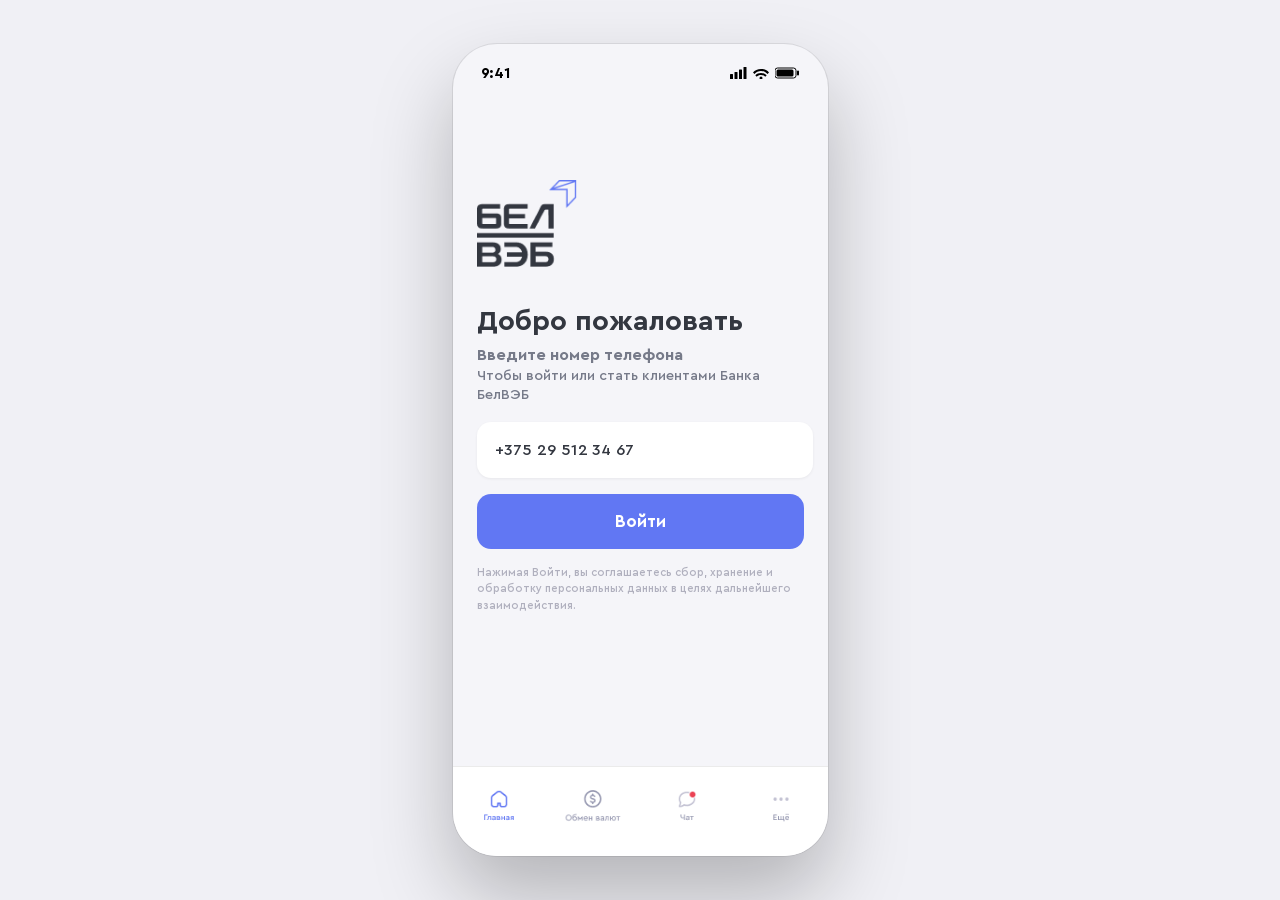
==== legacy/index.html @ 4952f222 "Initial deploy: adaptive layout for all phone sizes" ====
<!DOCTYPE html>
<html lang="ru">
<head>
  <meta charset="UTF-8">
  <meta name="viewport" content="width=device-width, initial-scale=1.0, maximum-scale=1.0, user-scalable=no">
  <title>БелВЭБ — Авторизация</title>
  <style>
    @font-face {
      font-family: 'Cera Pro';
      src: url('/fonts/Cera Pro Light.ttf') format('truetype');
      font-weight: 300;
    }
    @font-face {
      font-family: 'Cera Pro';
      src: url('/fonts/Cera Pro Medium.ttf') format('truetype');
      font-weight: 400;
    }
    @font-face {
      font-family: 'Cera Pro';
      src: url('/fonts/Cera Pro Medium.ttf') format('truetype');
      font-weight: 500;
    }
    @font-face {
      font-family: 'Cera Pro';
      src: url('/fonts/Cera Pro Bold.ttf') format('truetype');
      font-weight: 700;
    }
    @font-face {
      font-family: 'Cera Pro';
      src: url('/fonts/Cera Pro Black.ttf') format('truetype');
      font-weight: 900;
    }
    * {
      margin: 0;
      padding: 0;
      box-sizing: border-box;
      -webkit-tap-highlight-color: transparent;
      font-family: 'Cera Pro', sans-serif;
    }

    body {
      font-family: 'Cera Pro', sans-serif;
      background: #f0f0f5;
      display: flex;
      justify-content: center;
      align-items: center;
      min-height: 100svh;
    }

    .phone-frame {
      width: 375px;
      height: 812px;
      background: #F5F5F9;
      border-radius: 44px;
      overflow: hidden;
      position: relative;
      box-shadow: 0 40px 80px rgba(0,0,0,0.25), 0 0 0 1px rgba(0,0,0,0.08);
    }

    @media (max-width: 430px) {
      body { padding: 0; }
      .phone-frame {
        width: 100%;
        height: 100svh;
        border-radius: 0;
        box-shadow: none;
      }
    }

    @media (min-width: 431px) and (max-width: 900px) {
      .phone-frame {
        width: 375px;
        height: min(812px, 95svh);
      }
    }

    /* Status bar */
    .status-bar {
      display: flex;
      justify-content: space-between;
      align-items: center;
      padding: 14px 28px 0;
      height: 44px;
    }

    .status-time {
      font-size: 15px;
      font-weight: 700;
      color: #000;
      letter-spacing: -0.3px;
    }

    .status-icons {
      display: flex;
      align-items: center;
      gap: 6px;
    }

    .status-icons svg { fill: #000; }

    /* ─── SCREEN BASE ─── */
    .screen {
      height: calc(100% - 44px);
      display: flex;
      flex-direction: column;
    }

    .screen.hidden { display: none; }
    .custom-dropdown.hidden { display: none; }

    /* ─── AUTH SCREEN ─── */
    .content {
      flex: 1;
      padding: 0 24px;
      display: flex;
      flex-direction: column;
      justify-content: center;
      padding-bottom: 60px;
    }

    .logo { margin-bottom: 32px; }
    .logo img { width: 100px; height: auto; }

    h1 {
      font-size: 28px;
      font-weight: 700;
      color: #333740;
      margin-bottom: 6px;
    }

    .subtitle {
      font-size: 16px;
      font-weight: 600;
      color: #767A89;
      margin-bottom: 2px;
    }

    .description {
      font-size: 14px;
      font-weight: 400;
      color: #767A89;
      margin-bottom: 16px;
      line-height: 1.4;
    }

    .input-wrapper {
      width: 336px;
      height: 56px;
      background: #fff;
      border-radius: 14px;
      padding: 0 18px;
      margin-bottom: 16px;
      box-shadow: 0 1px 3px rgba(0,0,0,0.06);
      display: flex;
      align-items: center;
    }

    .input-wrapper input {
      width: 100%;
      border: none;
      outline: none;
      font-family: 'Cera Pro', sans-serif;
      font-size: 16px;
      font-weight: 400;
      color: #333740;
      background: transparent;
      letter-spacing: 0.3px;
    }

    .input-wrapper input::placeholder { color: #aeaeb2; }

    .btn-primary {
      width: 100%;
      padding: 17px;
      background: #6177F3;
      color: #fff;
      border: none;
      border-radius: 14px;
      font-family: 'Cera Pro', sans-serif;
      font-size: 17px;
      font-weight: 700;
      cursor: pointer;
      transition: background 0.15s, transform 0.1s;
      margin-bottom: 16px;
    }

    .btn-primary:active {
      background: #4f65e0;
      transform: scale(0.98);
    }

    .disclaimer {
      font-size: 11px;
      font-weight: 400;
      color: #b0b0be;
      line-height: 1.5;
    }

    /* ─── BOTTOM NAV ─── */
    .bottom-nav {
      height: 90px;
      background: #fff;
      border-top: 1px solid rgba(0,0,0,0.08);
      display: flex;
      align-items: center;
      padding-bottom: 8px;
    }

    .nav-item {
      flex: 1;
      display: flex;
      flex-direction: column;
      align-items: center;
      cursor: pointer;
      padding: 4px 0;
      transition: opacity 0.15s;
    }

    .nav-item:active { opacity: 0.6; }

    .nav-icon {
      width: 60px;
      height: 52px;
      display: flex;
      align-items: center;
      justify-content: center;
    }

    .nav-icon img {
      width: 60px;
      height: auto;
      object-fit: contain;
    }

    /* ─── SMS CODE SCREEN ─── */
    .sms-content {
      flex: 1;
      display: flex;
      flex-direction: column;
      padding: 16px 20px 0;
    }

    .back-btn {
      display: flex;
      align-items: center;
      background: none;
      border: none;
      cursor: pointer;
      padding: 4px 0;
      width: 36px;
      height: 36px;
      margin-bottom: 48px;
    }

    .sms-heading {
      display: flex;
      flex-direction: column;
      align-items: center;
      margin-bottom: 32px;
    }

    .sms-title {
      font-size: 28px;
      font-weight: 700;
      color: #333740;
      text-align: center;
      margin-bottom: 10px;
    }

    .sms-desc {
      font-size: 14px;
      font-weight: 400;
      color: #767A89;
      text-align: center;
      line-height: 1.5;
      max-width: 280px;
    }

    /* 6-cell OTP — left aligned */
    .sms-cells {
      display: flex;
      gap: 8px;
      justify-content: flex-start;
    }

    .sms-cell {
      width: 46px;
      height: 56px;
      background: #fff;
      border-radius: 14px;
      border: 1.5px solid #E2E4EC;
      display: flex;
      align-items: center;
      justify-content: center;
      font-family: 'Cera Pro', sans-serif;
      font-size: 22px;
      font-weight: 700;
      color: #333740;
      transition: border-color 0.15s;
    }

    .sms-cell.active {
      border-color: #6177F3;
      border-width: 2px;
    }

    /* ─── ДОГОВОР SCREEN ─── */
    .dogovor-content {
      flex: 1;
      display: flex;
      flex-direction: column;
      padding: 16px 24px 0;
    }

    .dogovor-body {
      flex: 1;
      display: flex;
      flex-direction: column;
      justify-content: center;
      padding-bottom: 32px;
    }

    .dogovor-title {
      width: 327px;
      font-size: 24px;
      font-weight: 700;
      color: #333740;
      line-height: 1.25;
      margin-bottom: 20px;
    }

    .dogovor-link {
      display: flex;
      align-items: flex-start;
      gap: 10px;
      cursor: pointer;
    }

    .dogovor-link img {
      width: 22px;
      height: 22px;
      margin-top: 1px;
      flex-shrink: 0;
    }

    .dogovor-link-text {
      width: 294px;
      font-size: 10px;
      font-weight: 700;
      color: #6177F3;
      line-height: 1.4;
      text-transform: uppercase;
      letter-spacing: 0.2px;
    }

    .dogovor-footer {
      padding: 0 0 32px;
      display: flex;
      flex-direction: column;
      gap: 12px;
    }

    .btn-secondary {
      width: 100%;
      padding: 17px;
      background: transparent;
      color: #767A89;
      border: 1.5px solid #C3C2D3;
      border-radius: 14px;
      font-family: 'Cera Pro', sans-serif;
      font-size: 17px;
      font-weight: 700;
      cursor: pointer;
      transition: background 0.15s, transform 0.1s;
    }

    .btn-secondary:active {
      background: #f0f0f5;
      transform: scale(0.98);
    }

    /* ─── REGISTRATION SCREEN ─── */
    .reg-navbar {
      display: flex;
      align-items: center;
      justify-content: center;
      position: relative;
      padding: 16px 24px 0;
      height: 56px;
    }

    .reg-navbar .back-btn {
      position: absolute;
      left: 24px;
      top: 50%;
      transform: translateY(-50%);
      margin-bottom: 0;
    }

    .reg-navbar-title {
      font-size: 17px;
      font-weight: 700;
      color: #333740;
    }

    .reg-content {
      flex: 1;
      display: flex;
      flex-direction: column;
      padding: 24px 24px 0;
      gap: 20px;
    }

    .reg-hint {
      background: #ECEDF8;
      border-radius: 14px;
      padding: 14px 16px;
      font-size: 14px;
      font-weight: 400;
      color: #333740;
      line-height: 1.4;
    }

    .reg-field {
      display: flex;
      flex-direction: column;
      gap: 8px;
    }

    .reg-label {
      font-size: 16px;
      font-weight: 500;
      color: #333740;
    }

    .reg-input {
      width: 100%;
      height: 56px;
      background: #fff;
      border-radius: 14px;
      border: none;
      outline: none;
      padding: 0 16px;
      font-family: 'Cera Pro', sans-serif;
      font-size: 16px;
      font-weight: 400;
      color: #333740;
      box-shadow: 0 1px 3px rgba(0,0,0,0.06);
    }

    .reg-footer {
      padding: 0 24px 32px;
    }

    .btn-primary-muted {
      width: 100%;
      padding: 17px;
      background: #9FADF8;
      color: #fff;
      border: none;
      border-radius: 14px;
      font-family: 'Cera Pro', sans-serif;
      font-size: 17px;
      font-weight: 700;
      cursor: pointer;
      transition: background 0.15s, transform 0.1s;
    }

    .btn-primary-muted.active-btn {
      background: #6177F3;
    }

    .btn-primary-muted.active-btn:active {
      background: #4f65e0;
      transform: scale(0.98);
    }

    /* ─── PIN SCREEN ─── */
    .pin-screen-content {
      flex: 1;
      display: flex;
      flex-direction: column;
      padding: 16px 24px 0;
    }

    .pin-heading {
      display: flex;
      flex-direction: column;
      align-items: center;
      text-align: center;
      margin-top: 8px;
      margin-bottom: 20px;
    }

    .pin-title {
      font-size: 28px;
      font-weight: 700;
      color: #333740;
      margin-bottom: 10px;
    }

    .pin-desc {
      font-size: 14px;
      font-weight: 400;
      color: #767A89;
      line-height: 1.5;
      max-width: 260px;
    }

    .pin-dots {
      display: flex;
      gap: 16px;
      justify-content: center;
      margin-bottom: 0;
    }

    .pin-dot {
      width: 12px;
      height: 12px;
      border-radius: 50%;
      background: #D8D9E3;
      transition: background 0.15s;
    }

    .pin-dot.filled {
      background: #333740;
    }

    .pin-numpad {
      display: flex;
      flex-direction: column;
      margin-top: 28px;
      padding-bottom: 16px;
    }

    .pin-row {
      display: flex;
    }

    .pin-key {
      flex: 1;
      height: 76px;
      display: flex;
      align-items: center;
      justify-content: center;
      cursor: pointer;
      user-select: none;
      transition: opacity 0.1s;
    }

    .pin-key:active { opacity: 0.5; }

    .pin-key img {
      width: 52px;
      height: 52px;
      object-fit: contain;
    }

    .pin-key-empty {
      flex: 1;
      height: 76px;
      pointer-events: none;
    }

    .pin-key-backspace {
      flex: 1;
      height: 76px;
      display: flex;
      align-items: center;
      justify-content: center;
      cursor: pointer;
      user-select: none;
      transition: opacity 0.1s;
    }

    .pin-key-backspace:active { opacity: 0.5; }

    .pin-key-backspace img {
      width: 52px;
      height: 52px;
      object-fit: contain;
    }

    /* ─── BIOMETRIC SCREEN ─── */
    .bio-content {
      flex: 1;
      display: flex;
      flex-direction: column;
      padding: 16px 24px 0;
    }

    .bio-illustration {
      display: flex;
      justify-content: center;
      align-items: center;
      margin-bottom: 32px;
      position: relative;
    }

    .bio-fingerprint {
      width: 160px;
      height: 160px;
      object-fit: contain;
      position: relative;
      z-index: 1;
    }

    .bio-faceid {
      position: absolute;
      top: calc(50% - 80px);
      left: calc(50% + 20px);
      z-index: 2;
    }

    .bio-body {
      padding-bottom: 8px;
    }

    .bio-title {
      font-size: 24px;
      font-weight: 700;
      color: #333740;
      margin-bottom: 14px;
      line-height: 1.2;
      white-space: nowrap;
    }

    .bio-label {
      font-size: 14px;
      font-weight: 700;
      color: #333740;
      margin-bottom: 8px;
    }

    .bio-list {
      list-style: none;
      display: flex;
      flex-direction: column;
      gap: 6px;
    }

    .bio-list li {
      font-size: 14px;
      font-weight: 400;
      color: #767A89;
      padding-left: 12px;
      position: relative;
      line-height: 1.4;
    }

    .bio-list li::before {
      content: '•';
      position: absolute;
      left: 0;
      color: #767A89;
    }

    .bio-footer {
      padding: 20px 0 32px;
      display: flex;
      flex-direction: column;
      gap: 16px;
      margin-top: auto;
    }

    .btn-skip {
      background: none;
      border: none;
      font-family: 'Cera Pro', sans-serif;
      font-size: 16px;
      font-weight: 400;
      color: #767A89;
      cursor: pointer;
      text-align: center;
      padding: 4px 0;
    }

    .btn-skip:active { opacity: 0.6; }

    /* ─── CATEGORIES SCREEN ─── */
    .cat-content {
      flex: 1;
      display: flex;
      flex-direction: column;
      padding: 16px 24px 0;
      overflow-y: auto;
    }

    .cat-content .back-btn {
      margin-bottom: 16px;
    }

    .cat-title {
      font-size: 28px;
      font-weight: 700;
      color: #333740;
      line-height: 1.2;
      margin-bottom: 8px;
    }

    .cat-subtitle {
      font-size: 14px;
      font-weight: 400;
      color: #767A89;
      line-height: 1.4;
      margin-bottom: 20px;
    }

    .cat-chips {
      display: flex;
      flex-wrap: wrap;
      gap: 8px;
    }

    .chip {
      display: inline-flex;
      align-items: center;
      gap: 5px;
      padding: 10px 14px;
      border-radius: 50px;
      background: #fff;
      border: 1.5px solid #E2E4EC;
      font-size: 14px;
      font-weight: 500;
      color: #333740;
      cursor: pointer;
      user-select: none;
      transition: background 0.15s, color 0.15s, border-color 0.15s;
      white-space: nowrap;
    }

    .chip.chip-active {
      background: #6177F3;
      border-color: #6177F3;
      color: #fff;
    }

    .cat-footer {
      padding: 20px 0 32px;
    }

    /* ─── PRODUCT SCREEN ─── */
    .product-content {
      flex: 1;
      display: flex;
      flex-direction: column;
      overflow: hidden;
    }

    .product-header {
      padding: 14px 24px 10px;
      text-align: center;
    }

    .product-title {
      font-size: 17px;
      font-weight: 700;
      color: #333740;
    }

    .product-tabs {
      display: flex;
      gap: 2px;
      padding: 0 16px 12px;
      overflow-x: auto;
      scrollbar-width: none;
    }

    .product-tabs::-webkit-scrollbar { display: none; }

    .prod-tab {
      flex-shrink: 0;
      padding: 7px 16px;
      border-radius: 50px;
      font-size: 14px;
      font-weight: 500;
      color: #767A89;
      cursor: pointer;
      white-space: nowrap;
    }

    .prod-tab.active {
      background: #333740;
      color: #fff;
    }

    .product-list {
      flex: 1;
      overflow-y: auto;
      padding: 0 16px 8px;
      display: flex;
      flex-direction: column;
      gap: 10px;
      scrollbar-width: none;
    }

    .product-list::-webkit-scrollbar { display: none; }

    .prod-card {
      background: #fff;
      border-radius: 16px;
      padding: 16px 155px 16px 16px;
      position: relative;
      overflow: hidden;
      min-height: 148px;
      display: flex;
      flex-direction: column;
    }

    .prod-card-badge {
      position: absolute;
      top: 0;
      right: 0;
      background: #2BB67D;
      color: #fff;
      font-size: 11px;
      font-weight: 700;
      padding: 5px 14px 5px 12px;
      border-radius: 50px 0 0 50px;
      z-index: 2;
    }

    .prod-card-title {
      font-size: 17px;
      font-weight: 700;
      color: #333740;
      line-height: 1.2;
      margin-bottom: 4px;
    }

    .prod-card-subtitle {
      font-size: 13px;
      font-weight: 400;
      color: #767A89;
      line-height: 1.4;
      flex: 1;
    }

    .prod-card-tag {
      display: inline-flex;
      background: #E9ECFF;
      color: #333740;
      font-size: 11px;
      font-weight: 600;
      padding: 5px 12px;
      white-space: nowrap;
      border-radius: 50px;
      align-self: flex-start;
      margin-top: 10px;
      position: relative;
      z-index: 2;
    }

    .prod-card-img {
      position: absolute;
      right: 0;
      bottom: 0;
      width: 145px;
      height: 148px;
      object-fit: contain;
      object-position: right bottom;
    }

    .prod-row {
      display: flex;
      gap: 10px;
    }

    .prod-card-half {
      flex: 1;
      background: #fff;
      border-radius: 16px;
      padding: 14px 12px 12px;
      position: relative;
      overflow: hidden;
      display: flex;
      flex-direction: column;
      min-height: 180px;
    }

    .prod-card-half .prod-card-title {
      max-width: 100%;
      font-size: 15px;
    }

    .prod-card-half .prod-card-subtitle {
      max-width: 100%;
      font-size: 12px;
    }

    .prod-card-half-img {
      position: absolute;
      right: 0;
      bottom: -16px;
      width: 134px;
      height: 134px;
      object-fit: contain;
      object-position: right bottom;
    }

    .prod-card-half .prod-card-tag {
      margin-top: auto;
      align-self: flex-start;
    }

    .product-footer {
      padding: 8px 16px 24px;
    }

    .btn-later {
      width: 100%;
      padding: 17px;
      background: transparent;
      color: #767A89;
      border: 1.5px solid #C3C2D3;
      border-radius: 14px;
      font-size: 17px;
      font-weight: 400;
      cursor: pointer;
    }

    .btn-later:active { opacity: 0.7; }

    /* ─── ACCOUNT OPEN SCREEN ─── */
    .acc-cur {
      flex: 1;
      padding: 14px 0;
      border-radius: 14px;
      border: none;
      background: #fff;
      color: #333740;
      font-size: 16px;
      font-weight: 600;
      font-family: inherit;
      cursor: pointer;
      transition: background 0.15s, color 0.15s;
    }
    .acc-cur.active {
      background: #5B6CF9;
      color: #fff;
    }
    .acc-toggle {
      position: relative;
      display: inline-block;
      width: 48px;
      height: 28px;
      flex-shrink: 0;
    }
    .acc-toggle input { display: none; }
    .acc-slider {
      position: absolute;
      inset: 0;
      background: #D8D9E3;
      border-radius: 14px;
      transition: background 0.2s;
    }
    .acc-slider:before {
      content: '';
      position: absolute;
      width: 22px;
      height: 22px;
      background: #fff;
      border-radius: 50%;
      top: 3px;
      left: 3px;
      transition: transform 0.2s;
    }
    .acc-toggle.on .acc-slider { background: #5B6CF9; }
    .acc-toggle.on .acc-slider:before { transform: translateX(20px); }

    /* ─── CARD DETAIL SCREEN ─── */
    #screenCardSiyay {
      background: #F5F5F9;
    }

    .card-detail-content {
      flex: 1;
      display: flex;
      flex-direction: column;
      overflow: hidden;
      background: #F5F5F9;
    }

    .card-detail-header {
      padding: 12px 20px 0;
    }

    .card-detail-scroll {
      flex: 1;
      overflow-y: auto;
      scrollbar-width: none;
      padding: 0 20px 16px;
      background: #F5F5F9;
    }

    .card-detail-scroll::-webkit-scrollbar { display: none; }

    .card-detail-title {
      font-size: 26px;
      font-weight: 700;
      color: #333740;
      line-height: 1.2;
      margin-bottom: 6px;
      margin-top: 14px;
      text-align: center;
    }

    .card-detail-subtitle {
      font-size: 14px;
      font-weight: 400;
      color: #767A89;
      line-height: 1.45;
      margin-bottom: 16px;
      text-align: center;
    }

    .card-detail-img-wrap {
      display: flex;
      justify-content: center;
      margin-bottom: 12px;
    }

    .card-detail-img-wrap img {
      width: 290px;
      height: 182px;
      object-fit: contain;
      display: block;
      filter: drop-shadow(0 8px 20px rgba(0,0,0,0.18));
    }

    .card-detail-price-badge {
      display: inline-flex;
      align-items: center;
      gap: 5px;
      background: linear-gradient(90deg, #A836FF 0%, #23EEFF 100%);
      color: #fff;
      font-size: 13px;
      font-weight: 700;
      padding: 7px 14px 7px 16px;
      border-radius: 50px;
      margin-bottom: 16px;
      cursor: pointer;
    }

    .card-detail-price-badge svg {
      width: 13px;
      height: 13px;
    }

    .card-detail-type-tabs {
      display: flex;
      background: #E8E8EE;
      border-radius: 12px;
      padding: 3px;
      margin-bottom: 12px;
      gap: 0;
    }

    .card-type-tab {
      flex: 1;
      padding: 8px 0;
      border-radius: 10px;
      border: none;
      font-size: 14px;
      font-weight: 600;
      color: #767A89;
      text-align: center;
      cursor: pointer;
      background: transparent;
      font-family: 'Cera Pro', sans-serif;
      position: relative;
      transition: background 0.2s, color 0.2s, box-shadow 0.2s;
    }

    .card-type-tab.active {
      background: #fff;
      color: #333740;
      box-shadow: 0 1px 4px rgba(0,0,0,0.12);
    }

    .card-type-tab .tab-new {
      position: absolute;
      top: -8px;
      right: 8px;
      background: #6177F3;
      color: #fff;
      font-size: 9px;
      font-weight: 700;
      padding: 2px 7px;
      border-radius: 50px;
      letter-spacing: 0.4px;
      text-transform: uppercase;
    }

    .card-feature-list {
      display: flex;
      flex-direction: column;
      gap: 8px;
    }

    .card-feature-item {
      cursor: pointer;
      background: #fff;
      border-radius: 16px;
      overflow: hidden;
    }

    .card-feature-item-header {
      display: flex;
      align-items: center;
      gap: 12px;
      padding: 14px 16px;
    }

    .card-feature-icon {
      width: 32px;
      height: 32px;
      flex-shrink: 0;
    }

    .card-feature-icon img {
      width: 32px;
      height: 32px;
      object-fit: contain;
    }

    .card-feature-text {
      flex: 1;
      min-width: 0;
    }

    .card-feature-title {
      font-size: 15px;
      font-weight: 700;
      color: #333740;
      margin-bottom: 2px;
      line-height: 1.2;
    }

    .card-feature-desc {
      font-size: 13px;
      font-weight: 400;
      color: #767A89;
      line-height: 1.3;
    }

    .card-feature-chevron {
      flex-shrink: 0;
      transition: transform 0.25s;
    }

    .card-feature-item.open .card-feature-chevron {
      transform: rotate(90deg);
    }

    .card-feature-body {
      max-height: 0;
      overflow: hidden;
      transition: max-height 0.3s ease, padding 0.3s ease;
      font-size: 13px;
      font-weight: 400;
      color: #767A89;
      line-height: 1.5;
      padding: 0 16px 0 60px;
    }

    .card-feature-item.open .card-feature-body {
      max-height: 200px;
      padding: 0 16px 14px 60px;
    }

    .card-detail-footer {
      padding: 8px 20px 32px;
      background: #F5F5F9;
    }

    /* ─── BOTTOM SHEET ─── */
    .bottom-sheet-overlay {
      position: absolute;
      inset: 0;
      background: rgba(0,0,0,0.4);
      z-index: 100;
      opacity: 0;
      pointer-events: none;
      transition: opacity 0.3s;
    }

    .bottom-sheet-overlay.show {
      opacity: 1;
      pointer-events: all;
    }

    .bottom-sheet {
      position: absolute;
      bottom: 0;
      left: 0;
      right: 0;
      background: #fff;
      border-radius: 24px 24px 0 0;
      padding: 12px 20px 36px;
      transform: translateY(100%);
      transition: transform 0.35s cubic-bezier(0.32, 0.72, 0, 1);
      z-index: 101;
    }

    .bottom-sheet-overlay.show .bottom-sheet {
      transform: translateY(0);
    }

    .bottom-sheet-handle {
      width: 36px;
      height: 4px;
      background: #E2E4EC;
      border-radius: 2px;
      margin: 0 auto 20px;
    }

    .bottom-sheet-title {
      font-size: 18px;
      font-weight: 700;
      color: #333740;
      margin-bottom: 6px;
    }

    .bottom-sheet-subtitle {
      font-size: 13px;
      color: #767A89;
      margin-bottom: 20px;
      line-height: 1.4;
    }

    .bs-criteria-list {
      display: flex;
      flex-direction: column;
      gap: 12px;
      margin-bottom: 20px;
    }

    .bs-criteria-item {
      display: flex;
      align-items: flex-start;
      gap: 10px;
    }

    .bs-criteria-check {
      width: 20px;
      height: 20px;
      background: #ECEDF8;
      border-radius: 50%;
      flex-shrink: 0;
      display: flex;
      align-items: center;
      justify-content: center;
      margin-top: 1px;
    }

    .bs-criteria-check svg {
      width: 11px;
      height: 11px;
    }

    .bs-criteria-text {
      font-size: 14px;
      color: #333740;
      line-height: 1.4;
    }

    .bs-criteria-text span {
      color: #767A89;
      font-size: 13px;
    }

    .bs-divider {
      height: 1px;
      background: #F0F1F8;
      margin-bottom: 16px;
    }

    .bs-note {
      font-size: 12px;
      color: #767A89;
      line-height: 1.45;
    }

    /* ─── CUSTOM KEYBOARD ─── */
    .keyboard {
      background: #D1D5DB;
      padding: 8px 4px 4px;
    }

    .keyboard-row {
      display: flex;
      gap: 6px;
      margin-bottom: 6px;
    }

    .key {
      flex: 1;
      height: 56px;
      background: #fff;
      border-radius: 10px;
      display: flex;
      flex-direction: column;
      align-items: center;
      justify-content: center;
      cursor: pointer;
      user-select: none;
      box-shadow: 0 1px 0 rgba(0,0,0,0.25);
      transition: background 0.08s;
      gap: 1px;
    }

    .key:active { background: #A8B0BB; }

    .key-empty {
      background: #D1D5DB;
      box-shadow: none;
      cursor: default;
      pointer-events: none;
    }

    .key-empty:active { background: #D1D5DB; }

    .key-num {
      font-size: 26px;
      font-weight: 300;
      color: #333740;
      line-height: 1;
    }

    .key-letters {
      font-size: 9px;
      font-weight: 700;
      color: #333740;
      letter-spacing: 0.5px;
      line-height: 1;
    }

    .key-backspace {
      background: #AEB4BE;
      box-shadow: 0 1px 0 rgba(0,0,0,0.25);
    }

    .key-backspace:active { background: #8e939e; }

    /* Home indicator */
    .home-indicator {
      height: 30px;
      background: #D1D5DB;
      display: flex;
      align-items: center;
      justify-content: center;
    }

    .home-indicator-bar {
      width: 120px;
      height: 5px;
      background: #333740;
      border-radius: 3px;
      opacity: 0.25;
    }

    /* Custom select trigger */
    .custom-select {
      background: #fff;
      border-radius: 14px;
      padding: 14px 18px;
      display: flex;
      align-items: center;
      justify-content: space-between;
      cursor: pointer;
      font-size: 16px;
      color: #333740;
    }

    /* Bottom sheet */
    .select-sheet {
      display: none;
      position: fixed;
      top: 0;
      left: 0;
      right: 0;
      bottom: 0;
      background: #fff;
      z-index: 201;
      flex-direction: column;
    }
    .select-sheet.open { display: flex; }
    .sheet-handle {
      width: 36px; height: 4px;
      background: #D0D0D8;
      border-radius: 2px;
      margin: 12px auto 4px;
      flex-shrink: 0;
    }
    .sheet-title {
      font-size: 16px;
      font-weight: 700;
      color: #333740;
      padding: 8px 20px 12px;
      flex-shrink: 0;
    }
    .sheet-list {
      overflow-y: auto;
      padding-bottom: 24px;
    }
    .sheet-option {
      padding: 15px 20px;
      font-size: 16px;
      color: #333740;
      cursor: pointer;
      border-bottom: 1px solid #F0F0F5;
    }
    .sheet-option:last-child { border-bottom: none; }
    .sheet-option:active { background: #F5F5F9; }

    /* Card Form checkboxes */
    .card-checkbox.checked { background: #5B6CF9 !important; border-color: #5B6CF9 !important; }
    .card-checkbox.checked svg { opacity: 1 !important; }

    /* Account Open toggles */
    .acc-toggle {
      position: relative;
      display: inline-block;
      width: 51px;
      height: 31px;
      flex-shrink: 0;
    }
    .acc-toggle input { display: none; }
    .acc-slider {
      position: absolute;
      inset: 0;
      background: #E0E0E6;
      border-radius: 999px;
      transition: background 0.2s;
    }
    .acc-slider::before {
      content: '';
      position: absolute;
      width: 27px;
      height: 27px;
      background: #fff;
      border-radius: 50%;
      top: 2px;
      left: 2px;
      transition: transform 0.2s;
      box-shadow: 0 1px 4px rgba(0,0,0,0.18);
    }
    .acc-toggle input:checked + .acc-slider { background: #5B6CF9; }
    .acc-toggle input:checked + .acc-slider::before { transform: translateX(20px); }


  /* ── Login screen (existing client) ── */
  .v2-auth {
    flex: 1; display: flex; flex-direction: column;
    padding: 16px 24px 40px; position: relative; overflow: hidden;
  }
  .v2-auth-back {
    background: none; border: none; cursor: pointer;
    padding: 4px 0; display: flex; align-items: center; width: 36px;
  }
  .v2-auth-body {
    flex: 1; display: flex; flex-direction: column;
    align-items: center; justify-content: center; padding-bottom: 60px;
  }
  .v2-auth-title { font-size: 28px; font-weight: 700; color: #333740; margin: 0 0 8px; }
  .v2-auth-subtitle { font-size: 14px; color: #767A89; text-align: center; line-height: 1.45; margin: 0 0 36px; }
  .v2-auth-fields { width: 100%; display: flex; flex-direction: column; gap: 16px; }
  .v2-auth-field { display: flex; flex-direction: column; gap: 6px; }
  .v2-auth-label { font-size: 13px; color: #767A89; }
  .v2-auth-input {
    width: 100%; height: 52px; background: #fff; border-radius: 14px;
    box-shadow: 0 1px 3px rgba(0,0,0,0.06); display: flex; align-items: center; padding: 0 18px;
  }
  .v2-auth-input--error { box-shadow: 0 0 0 1.5px #e03131; }
  .v2-auth-input input {
    width: 100%; border: none; outline: none; background: transparent;
    font-family: 'Cera Pro', sans-serif; font-size: 16px; color: #333740;
  }
  .v2-auth-submit { margin-top: 32px; width: 100%; height: 52px; border-radius: 14px; border: none; background: #6177F3; color: #fff; font-family: 'Cera Pro', sans-serif; font-size: 17px; font-weight: 700; cursor: pointer; }
  .v2-auth-restore { margin-top: 18px; background: none; border: none; font-size: 15px; font-weight: 600; color: #6177F3; cursor: pointer; font-family: 'Cera Pro', sans-serif; }
  .v2-modal-overlay {
    position: absolute; inset: 0; background: rgba(30,33,50,0.55);
    display: flex; align-items: center; justify-content: center; padding: 0 16px; z-index: 10;
  }
  .v2-modal {
    background: #fff; border-radius: 20px; padding: 24px 20px 20px;
    width: calc(100% - 32px); display: flex; flex-direction: column; gap: 12px;
  }
  .v2-modal-title { font-size: 17px; font-weight: 700; color: #333740; margin: 0; }
  .v2-modal-text { font-size: 14px; color: #333740; line-height: 1.5; margin: 0; }
  .v2-modal-btn { margin-top: 4px; width: 100%; height: 52px; border-radius: 14px; border: none; background: #6177F3; color: #fff; font-family: 'Cera Pro', sans-serif; font-size: 17px; font-weight: 700; cursor: pointer; }
  </style>
</head>
<body>
<div class="phone-frame">

  <!-- Status Bar -->
  <div class="status-bar">
    <div class="status-time">9:41</div>
    <div class="status-icons">
      <svg width="17" height="12" viewBox="0 0 17 12">
        <rect x="0" y="7" width="3" height="5" rx="0.5"/>
        <rect x="4.5" y="5" width="3" height="7" rx="0.5"/>
        <rect x="9" y="2.5" width="3" height="9.5" rx="0.5"/>
        <rect x="13.5" y="0" width="3" height="12" rx="0.5"/>
      </svg>
      <svg width="16" height="12" viewBox="0 0 16 12">
        <path d="M8 9.5a1.5 1.5 0 1 1 0 3 1.5 1.5 0 0 1 0-3z"/>
        <path d="M8 6C5.8 6 3.8 6.9 2.3 8.3l1.4 1.4C4.8 8.6 6.3 8 8 8s3.2.6 4.3 1.7l1.4-1.4C12.2 6.9 10.2 6 8 6z"/>
        <path d="M8 2C4.7 2 1.7 3.3 0 5.5l1.5 1.5C3 5.3 5.4 4 8 4s5 1.3 6.5 3l1.5-1.5C14.3 3.3 11.3 2 8 2z"/>
      </svg>
      <svg width="25" height="12" viewBox="0 0 25 12">
        <rect x="0" y="1" width="21" height="10" rx="2.5" stroke="#000" stroke-width="1" fill="none"/>
        <rect x="22" y="3.5" width="2" height="5" rx="1" fill="#000"/>
        <rect x="1.5" y="2.5" width="17" height="7" rx="1.5" fill="#000"/>
      </svg>
    </div>
  </div>

  <!-- ── Screen 1: Auth ── -->
  <div class="screen" id="screenAuth">
    <div class="content">
      <div class="logo">
        <img src="img/Лого белвэб.png" alt="БелВЭБ">
      </div>
      <h1>Добро пожаловать</h1>
      <p class="subtitle">Введите номер телефона</p>
      <p class="description">Чтобы войти или стать клиентами Банка БелВЭБ</p>
      <div class="input-wrapper">
        <input type="tel" id="phoneInput" placeholder="+375 XX XXX XX XX" value="+375 29 512 34 67">
      </div>
      <button class="btn-primary" onclick="goToSms()">Войти</button>
      <p class="disclaimer">Нажимая Войти, вы соглашаетесь сбор, хранение и обработку персональных данных в целях дальнейшего взаимодействия.</p>
    </div>
    <div class="bottom-nav">
      <div class="nav-item"><div class="nav-icon"><img src="img/главная.png" alt="Главная"></div></div>
      <div class="nav-item"><div class="nav-icon"><img src="img/обмен валют.png" alt="Обмен валют"></div></div>
      <div class="nav-item"><div class="nav-icon"><img src="img/чат.png" alt="Чат"></div></div>
      <div class="nav-item"><div class="nav-icon"><img src="img/еще.png" alt="Ещё"></div></div>
    </div>
  </div>

  <!-- ── Screen 2: Договор ── -->
  <div class="screen hidden" id="screenDogovor">
    <div class="dogovor-content">

      <button class="back-btn" onclick="navigate('screenSms', 'screenDogovor')">
        <svg width="11" height="20" viewBox="0 0 11 20" fill="none">
          <path d="M10 1L1.5 10L10 19" stroke="#333740" stroke-width="1.8" stroke-linecap="round" stroke-linejoin="round"/>
        </svg>
      </button>

      <div class="dogovor-body">
        <div class="dogovor-title">Мы предоставляем услуги согласно Договору</div>
        <div class="dogovor-link">
          <img src="img/document_outline_24.png" alt="">
          <span class="dogovor-link-text">Договор о банковском обслуживании физических лиц в системах дистанционного банковского обслуживания</span>
        </div>
      </div>

      <div class="dogovor-footer">
        <button class="btn-primary" style="margin-bottom:0" onclick="navigate('screenReg', 'screenDogovor')">Продолжить</button>
        <button class="btn-secondary" onclick="navigate('screenLogin', 'screenDogovor')">Я уже ваш клиент</button>
      </div>

    </div>
  </div>

  <!-- ── Screen: Login (existing client) ── -->
  <div class="screen hidden" id="screenLogin" style="background:#F5F5F9;">
    <div class="v2-auth">

      <button class="v2-auth-back" onclick="navigate('screenDogovor','screenLogin')">
        <svg width="20" height="16" viewBox="0 0 20 16" fill="none">
          <path d="M8 1L1 8L8 15" stroke="#333740" stroke-width="1.8" stroke-linecap="round" stroke-linejoin="round"/>
          <line x1="1" y1="8" x2="19" y2="8" stroke="#333740" stroke-width="1.8" stroke-linecap="round"/>
        </svg>
      </button>

      <div class="v2-auth-body">
        <h2 class="v2-auth-title">Вход</h2>
        <p class="v2-auth-subtitle">Введите логин и пароль<br>для авторизации в UP Online</p>

        <div class="v2-auth-fields">
          <div class="v2-auth-field">
            <span class="v2-auth-label">Логин</span>
            <div class="v2-auth-input" id="loginInputWrap">
              <input id="loginInput" type="text" autocomplete="username">
            </div>
          </div>
          <div class="v2-auth-field">
            <span class="v2-auth-label">Пароль</span>
            <div class="v2-auth-input" id="loginPassWrap">
              <input id="loginPass" type="password" autocomplete="current-password">
            </div>
          </div>
        </div>

        <button class="v2-auth-submit" onclick="submitLogin()">Войти</button>
        <button class="v2-auth-restore">Восстановить пароль</button>
      </div>

      <div class="v2-modal-overlay" id="loginModal" style="display:none;">
        <div class="v2-modal">
          <p class="v2-modal-title">Внимание</p>
          <p class="v2-modal-text">Ваш логин +375295123467.<br>На ваш номер телефона +37529***3467 был отправлен пароль.</p>
          <button class="v2-modal-btn" onclick="closeLoginModal()">Спасибо</button>
        </div>
      </div>

    </div>
  </div>

  <!-- ── Screen 4: Registration ── -->
  <div class="screen hidden" id="screenReg">

    <div class="reg-navbar">
      <button class="back-btn" onclick="navigate('screenDogovor', 'screenReg')">
        <svg width="11" height="20" viewBox="0 0 11 20" fill="none">
          <path d="M10 1L1.5 10L10 19" stroke="#333740" stroke-width="1.8" stroke-linecap="round" stroke-linejoin="round"/>
        </svg>
      </button>
      <span class="reg-navbar-title">Регистрация</span>
    </div>

    <div class="reg-content">
      <div class="reg-hint">Для регистрации введите имя и фамилию</div>

      <div class="reg-field">
        <label class="reg-label">Имя</label>
        <input class="reg-input" id="regName" type="text" oninput="updateRegBtn()">
      </div>

      <div class="reg-field">
        <label class="reg-label">Фамилия</label>
        <input class="reg-input" id="regSurname" type="text" oninput="updateRegBtn()">
      </div>
    </div>

    <div style="flex:1"></div>

    <div class="reg-footer">
      <button class="btn-primary-muted" id="regBtn" onclick="if(this.classList.contains('active-btn')){pinNextScreen='screenBio';pinMode='create';pinBackFn=()=>navigate('screenReg','screenPin');document.getElementById('pinTitle').textContent='Придумайте ПИН-ключ';document.getElementById('pinDesc').textContent='Пин-ключ будет использоваться для входа в приложение и подтверждения операции';navigate('screenPin','screenReg')}">Продолжить</button>
    </div>

  </div>

  <!-- ── Screen 5: PIN ── -->
  <div class="screen hidden" id="screenPin">
    <div class="pin-screen-content">

      <button class="back-btn" onclick="pinBack()">
        <svg width="11" height="20" viewBox="0 0 11 20" fill="none">
          <path d="M10 1L1.5 10L10 19" stroke="#333740" stroke-width="1.8" stroke-linecap="round" stroke-linejoin="round"/>
        </svg>
      </button>

      <div class="pin-heading">
        <div class="pin-title" id="pinTitle">Придумайте ПИН-ключ</div>
        <p class="pin-desc" id="pinDesc">Пин-ключ будет использоваться для входа в приложение и подтверждения операции</p>
      </div>

      <div class="pin-dots" id="pinDots">
        <div class="pin-dot" id="pd0"></div>
        <div class="pin-dot" id="pd1"></div>
        <div class="pin-dot" id="pd2"></div>
        <div class="pin-dot" id="pd3"></div>
        <div class="pin-dot" id="pd4"></div>
        <div class="pin-dot" id="pd5"></div>
      </div>

      <div class="pin-numpad">
        <div class="pin-row">
          <div class="pin-key" onclick="pinPress('1')"><img src="img/Цифры/1.png" alt="1"></div>
          <div class="pin-key" onclick="pinPress('2')"><img src="img/Цифры/2.png" alt="2"></div>
          <div class="pin-key" onclick="pinPress('3')"><img src="img/Цифры/3.png" alt="3"></div>
        </div>
        <div class="pin-row">
          <div class="pin-key" onclick="pinPress('4')"><img src="img/Цифры/4.png" alt="4"></div>
          <div class="pin-key" onclick="pinPress('5')"><img src="img/Цифры/5.png" alt="5"></div>
          <div class="pin-key" onclick="pinPress('6')"><img src="img/Цифры/6.png" alt="6"></div>
        </div>
        <div class="pin-row">
          <div class="pin-key" onclick="pinPress('7')"><img src="img/Цифры/7.png" alt="7"></div>
          <div class="pin-key" onclick="pinPress('8')"><img src="img/Цифры/8.png" alt="8"></div>
          <div class="pin-key" onclick="pinPress('9')"><img src="img/Цифры/9.png" alt="9"></div>
        </div>
        <div class="pin-row">
          <div class="pin-key-empty"></div>
          <div class="pin-key" onclick="pinPress('0')"><img src="img/Цифры/0.png" alt="0"></div>
          <div class="pin-key-backspace" onclick="pinBackspace()"><img src="img/Цифры/del.png" alt="del"></div>
        </div>
      </div>

    </div>
  </div>

  <!-- ── Screen 6: Biometric ── -->
  <div class="screen hidden" id="screenBio">
    <div class="bio-content">

      <button class="back-btn" onclick="navigate('screenPin', 'screenBio')">
        <svg width="11" height="20" viewBox="0 0 11 20" fill="none">
          <path d="M10 1L1.5 10L10 19" stroke="#333740" stroke-width="1.8" stroke-linecap="round" stroke-linejoin="round"/>
        </svg>
      </button>

      <div style="flex:1;display:flex;flex-direction:column;justify-content:center;">
        <div class="bio-illustration">
          <img class="bio-fingerprint" src="img/Android Fingerprint.png" alt="Fingerprint">
          <div class="bio-faceid">
            <img src="img/Face ID.png" alt="Face ID" width="56" height="56">
          </div>
        </div>

        <div class="bio-body">
          <div class="bio-title">Подключите биометрию</div>
          <p class="bio-label">Плюсы подключения:</p>
          <ul class="bio-list">
            <li>Быстрый и удобный вход в приложение</li>
            <li>Дополнительная защита</li>
            <li>Защита от мошенников</li>
            <li>Подтверждение операций</li>
          </ul>
        </div>
      </div>

      <div class="bio-footer">
        <button class="btn-primary" style="margin-bottom:0" onclick="navigate('screenCategories', 'screenBio')">Подключить</button>
        <button class="btn-skip" onclick="navigate('screenCategories', 'screenBio')">Пропустить</button>
      </div>

    </div>
  </div>

  <!-- ── Screen 7: Categories ── -->
  <div class="screen hidden" id="screenCategories">
    <div class="cat-content">

      <button class="back-btn" onclick="navigate('screenBio', 'screenCategories')">
        <svg width="11" height="20" viewBox="0 0 11 20" fill="none">
          <path d="M10 1L1.5 10L10 19" stroke="#333740" stroke-width="1.8" stroke-linecap="round" stroke-linejoin="round"/>
        </svg>
      </button>

      <div class="cat-title">Для чего вам нужен UP Online?</div>
      <p class="cat-subtitle">Выберете все подходящие категории, что бы мы могли подготовить приложение для Вас!</p>

      <div class="cat-chips">
        <div class="chip chip-active" onclick="toggleChip(this)">🦅 Переводы</div>
        <div class="chip chip-active" onclick="toggleChip(this)">💵 Обмен валют</div>
        <div class="chip chip-active" onclick="toggleChip(this)">📋 Платежи</div>
        <div class="chip chip-active" onclick="toggleChip(this)">🛒 Покупки</div>
        <div class="chip" onclick="toggleChip(this)">🎾 Категория 6</div>
        <div class="chip" onclick="toggleChip(this)">🏦 Кредиты</div>
        <div class="chip" onclick="toggleChip(this)">📊 Депозиты</div>
        <div class="chip" onclick="toggleChip(this)">🧋 Категория 7</div>
        <div class="chip" onclick="toggleChip(this)">🍾 Категория 8</div>
        <div class="chip" onclick="toggleChip(this)">🍿 Категория 9</div>
        <div class="chip" onclick="toggleChip(this)">🥇 Категория 10</div>
      </div>

    </div>

    <div class="cat-footer" style="padding: 20px 24px 32px;">
      <button class="btn-primary" style="margin-bottom:0" onclick="navigate('screenProduct', 'screenCategories')">Продолжить</button>
    </div>
  </div>

  <!-- ── Screen 8: Product Selection ── -->
  <div class="screen hidden" id="screenProduct">
    <div class="product-content">

      <div class="product-header" style="position:relative;">
        <button class="back-btn" onclick="navigate('screenCategories', 'screenProduct')" style="position:absolute;left:0;top:50%;transform:translateY(-50%);">
          <svg width="11" height="20" viewBox="0 0 11 20" fill="none">
            <path d="M10 1L1.5 10L10 19" stroke="#333740" stroke-width="1.8" stroke-linecap="round" stroke-linejoin="round"/>
          </svg>
        </button>
        <div class="product-title">Выберите продукт</div>
      </div>

      <div class="product-tabs">
        <div class="prod-tab active">Для вас</div>
        <div class="prod-tab">Карты</div>
        <div class="prod-tab">Кредиты</div>
        <div class="prod-tab">Пакеты услуг</div>
      </div>

      <div class="product-list">

        <!-- Карта Мечтай -->
        <div class="prod-card" onclick="navigate('screenCardSiyay', 'screenProduct')" style="cursor:pointer">
          <div class="prod-card-title">Карта Мечтай</div>
          <div class="prod-card-subtitle">Манибек до 2% на любимые магазины и категории</div>
          <div class="prod-card-tag">Бесплатный выпуск</div>
          <div style="position:absolute;right:0;top:0;bottom:0;width:145px;">
            <img class="prod-card-img" src="img/карта сияй.png?v=2" alt="" style="position:absolute;top:60%;bottom:auto;transform:translateY(-50%);right:0;width:145px;height:115px;">
          </div>
          <div class="prod-card-badge">Выбор клиентов</div>
        </div>

        <!-- Потребительский кредит -->
        <div class="prod-card">
          <div class="prod-card-title">Потребительский кредит</div>
          <div class="prod-card-subtitle">На любые цели<br>Быстрое рассмотрение</div>
          <div class="prod-card-tag">Фиксированная ставка 15%</div>
          <img class="prod-card-img" src="img/коины.png" alt="">
        </div>

        <!-- Счёт + Депозит -->
        <div class="prod-row">
          <div class="prod-card-half" onclick="navigate('screenAccountOpen','screenProduct')" style="cursor:pointer">
            <div class="prod-card-title">Открыть счет</div>
            <div class="prod-card-subtitle">BYN, USD, EUR</div>
            <img class="prod-card-half-img" src="img/кошелек.png" alt="">
            <div class="prod-card-tag">Бесплатно 5 счетов</div>
          </div>
          <div class="prod-card-half">
            <div class="prod-card-title">Открыть депозит</div>
            <div class="prod-card-subtitle">BYN, USD, EUR</div>
            <img class="prod-card-half-img" src="img/депозиты.png" alt="">
            <div class="prod-card-tag">Информация</div>
          </div>
        </div>

        <!-- Дебетовые карты -->
        <div class="prod-card">
          <div class="prod-card-title">Дебетовые карты</div>
          <div class="prod-card-subtitle">Манибек до 2% на любимые магазины и категории</div>
          <div class="prod-card-tag">Бесплатный выпуск</div>
          <img class="prod-card-img" src="img/дебет карты.png" alt="">
        </div>

      </div>

      <div class="product-footer">
        <button class="btn-later" onclick="navigate('screenLater', 'screenProduct')">Оформить позже</button>
      </div>

    </div>
  </div>

  <!-- ── Screen: Оформить позже ── -->
  <div class="screen hidden" id="screenLater">
    <div style="position:relative;width:100%;height:100%;">
      <img src="img/main/603754.png" alt="" style="width:100%;height:100%;object-fit:cover;display:block;">
      <button class="back-btn" onclick="navigate('screenProduct', 'screenLater')" style="position:absolute;left:16px;top:16px;">
        <svg width="11" height="20" viewBox="0 0 11 20" fill="none">
          <path d="M10 1L1.5 10L10 19" stroke="#333740" stroke-width="1.8" stroke-linecap="round" stroke-linejoin="round"/>
        </svg>
      </button>
    </div>
  </div>

  <!-- ── Screen 9: Card Siyay Detail ── -->
  <div class="screen hidden" id="screenCardSiyay">
    <div class="card-detail-content">

      <div class="card-detail-header">
        <button class="back-btn" onclick="navigate('screenProduct', 'screenCardSiyay')" style="margin-bottom:0">
          <svg width="11" height="20" viewBox="0 0 11 20" fill="none">
            <path d="M10 1L1.5 10L10 19" stroke="#333740" stroke-width="1.8" stroke-linecap="round" stroke-linejoin="round"/>
          </svg>
        </button>
      </div>

      <div class="card-detail-scroll">

        <div class="card-detail-title">Повышенный манибек<br>с картой Мечтай</div>
        <div class="card-detail-subtitle">Выбирайте любимые магазины и получайте повышенный Money-back</div>

        <div class="card-detail-img-wrap">
          <img src="img/карта сияй фулл.png?v=2" alt="Карта Мечтай">
        </div>

        <div style="display:flex;justify-content:center;">
          <div class="card-detail-price-badge" onclick="openPriceSheet()">
            Бесплатно или 20 BYN/мес.
            <svg viewBox="0 0 14 14" fill="none">
              <path d="M4.5 3.5l5 3.5-5 3.5" stroke="#fff" stroke-width="1.8" stroke-linecap="round" stroke-linejoin="round"/>
            </svg>
          </div>
        </div>

        <div class="card-detail-type-tabs">
          <button class="card-type-tab active" onclick="switchCardTab(this)">Пластиковая карта</button>
          <button class="card-type-tab" onclick="switchCardTab(this)">Платёжный стикер<span class="tab-new">NEW</span></button>
        </div>

        <div class="card-feature-list">
          <div class="card-feature-item" onclick="toggleFeature(this)">
            <div class="card-feature-item-header">
              <div class="card-feature-icon"><img src="img/звезда.png" alt=""></div>
              <div class="card-feature-text">
                <div class="card-feature-title">Бесконтактная карта-наклейка</div>
                <div class="card-feature-desc">Вид бесконтактных карт</div>
              </div>
              <svg class="card-feature-chevron" width="7" height="12" viewBox="0 0 7 12" fill="none">
                <path d="M1 1l5 5-5 5" stroke="#C3C2D3" stroke-width="1.5" stroke-linecap="round" stroke-linejoin="round"/>
              </svg>
            </div>
            <div class="card-feature-body">Карта-наклейка крепится на смартфон и работает как бесконтактная банковская карта для оплаты покупок.</div>
          </div>
          <div class="card-feature-item" onclick="toggleFeature(this)">
            <div class="card-feature-item-header">
              <div class="card-feature-icon"><img src="img/звезда.png" alt=""></div>
              <div class="card-feature-text">
                <div class="card-feature-title">Бесплатный выпуск</div>
                <div class="card-feature-desc">оформить карту совершенно бесплатно</div>
              </div>
              <svg class="card-feature-chevron" width="7" height="12" viewBox="0 0 7 12" fill="none">
                <path d="M1 1l5 5-5 5" stroke="#C3C2D3" stroke-width="1.5" stroke-linecap="round" stroke-linejoin="round"/>
              </svg>
            </div>
            <div class="card-feature-body">Выпуск карты абсолютно бесплатный. Никаких скрытых платежей при оформлении.</div>
          </div>
          <div class="card-feature-item" onclick="toggleFeature(this)">
            <div class="card-feature-item-header">
              <div class="card-feature-icon"><img src="img/звезда.png" alt=""></div>
              <div class="card-feature-text">
                <div class="card-feature-title">Онлайн оформление</div>
                <div class="card-feature-desc">+ доставка на дом</div>
              </div>
              <svg class="card-feature-chevron" width="7" height="12" viewBox="0 0 7 12" fill="none">
                <path d="M1 1l5 5-5 5" stroke="#C3C2D3" stroke-width="1.5" stroke-linecap="round" stroke-linejoin="round"/>
              </svg>
            </div>
            <div class="card-feature-body">Оформите карту прямо в приложении. Курьер доставит её к вам домой в удобное время.</div>
          </div>
        </div>

      </div>

      <div class="card-detail-footer">
        <button class="btn-primary" style="margin-bottom:0" onclick="navigate('screenMSI','screenCardSiyay')">Продолжить</button>
      </div>

    </div>

    <!-- Bottom sheet: критерии бесплатности -->
    <div class="bottom-sheet-overlay" id="priceSheet" onclick="closePriceSheet(event)">
      <div class="bottom-sheet" onclick="event.stopPropagation()">
        <div class="bottom-sheet-handle"></div>
        <div class="bottom-sheet-title">Бесплатное обслуживание</div>
        <div class="bottom-sheet-subtitle">Карта бесплатна при выполнении одного из условий:</div>
        <div class="bs-criteria-list">
          <div class="bs-criteria-item">
            <div class="bs-criteria-check">
              <svg viewBox="0 0 11 11" fill="none"><path d="M2 5.5l2.5 2.5 4.5-4.5" stroke="#6177F3" stroke-width="1.6" stroke-linecap="round" stroke-linejoin="round"/></svg>
            </div>
            <div class="bs-criteria-text">Оборот по карте от 300 BYN/мес.<br><span>Любые покупки и платежи</span></div>
          </div>
          <div class="bs-criteria-item">
            <div class="bs-criteria-check">
              <svg viewBox="0 0 11 11" fill="none"><path d="M2 5.5l2.5 2.5 4.5-4.5" stroke="#6177F3" stroke-width="1.6" stroke-linecap="round" stroke-linejoin="round"/></svg>
            </div>
            <div class="bs-criteria-text">Остаток на счетах от 1 000 BYN<br><span>На конец каждого месяца</span></div>
          </div>
          <div class="bs-criteria-item">
            <div class="bs-criteria-check">
              <svg viewBox="0 0 11 11" fill="none"><path d="M2 5.5l2.5 2.5 4.5-4.5" stroke="#6177F3" stroke-width="1.6" stroke-linecap="round" stroke-linejoin="round"/></svg>
            </div>
            <div class="bs-criteria-text">Зарплатный проект БелВЭБ<br><span>Получение зарплаты на карту банка</span></div>
          </div>
        </div>
        <div class="bs-divider"></div>
        <div class="bs-note">Если условия не выполнены — стоимость обслуживания составит 20 BYN/мес.</div>
      </div>
    </div>

  </div>

  <!-- ── Screen: МСИ ── -->
  <div class="screen hidden" id="screenMSI" style="background:#F5F5F9;">

    <!-- Header -->
    <div style="display:flex;align-items:center;justify-content:center;padding:16px 24px;position:relative;flex-shrink:0;">
      <button onclick="navigate('screenCardSiyay','screenMSI')" style="background:none;border:none;cursor:pointer;position:absolute;left:24px;padding:0;">
        <svg width="11" height="20" viewBox="0 0 11 20" fill="none">
          <path d="M10 1L1.5 10L10 19" stroke="#333740" stroke-width="1.8" stroke-linecap="round" stroke-linejoin="round"/>
        </svg>
      </button>
      <div style="font-size:18px;font-weight:700;color:#333740;">МСИ</div>
    </div>

    <!-- Content -->
    <div style="flex:1;display:flex;flex-direction:column;padding:16px 24px 24px;gap:20px;">

      <!-- Icon -->
      <div style="display:flex;justify-content:center;padding:32px 0 24px;">
        <div style="width:88px;height:88px;background:linear-gradient(135deg,#6177F3,#8B5CF6);border-radius:28px;display:flex;align-items:center;justify-content:center;">
          <svg width="44" height="44" viewBox="0 0 44 44" fill="none">
            <rect x="8" y="14" width="28" height="20" rx="3" stroke="#fff" stroke-width="2.2"/>
            <path d="M8 20h28" stroke="#fff" stroke-width="2.2"/>
            <rect x="12" y="25" width="8" height="3" rx="1" fill="#fff"/>
          </svg>
        </div>
      </div>

      <!-- Title -->
      <div style="text-align:center;">
        <div style="font-size:22px;font-weight:700;color:#333740;margin-bottom:10px;">Межбанковская система<br>идентификации</div>
        <div style="font-size:15px;color:#767A89;line-height:1.6;">Для оформления карты мы используем МСИ — государственную систему проверки личности. Ваши данные будут получены из защищённой базы данных.</div>
      </div>

      <!-- Info blocks -->
      <div style="display:flex;flex-direction:column;gap:12px;margin-top:8px;">
        <div style="background:#fff;border-radius:16px;padding:18px 20px;display:flex;align-items:flex-start;gap:14px;">
          <div style="width:36px;height:36px;background:#EEF0FE;border-radius:10px;display:flex;align-items:center;justify-content:center;flex-shrink:0;">
            <svg width="18" height="18" viewBox="0 0 18 18" fill="none">
              <circle cx="9" cy="6" r="3" stroke="#5B6CF9" stroke-width="1.8"/>
              <path d="M3 16c0-3.314 2.686-6 6-6s6 2.686 6 6" stroke="#5B6CF9" stroke-width="1.8" stroke-linecap="round"/>
            </svg>
          </div>
          <div>
            <div style="font-size:15px;font-weight:600;color:#333740;margin-bottom:3px;">Ваши данные в безопасности</div>
            <div style="font-size:13px;color:#767A89;line-height:1.5;">Персональные данные передаются по защищённому каналу и не хранятся в приложении</div>
          </div>
        </div>
        <div style="background:#fff;border-radius:16px;padding:18px 20px;display:flex;align-items:flex-start;gap:14px;">
          <div style="width:36px;height:36px;background:#EEF0FE;border-radius:10px;display:flex;align-items:center;justify-content:center;flex-shrink:0;">
            <svg width="18" height="18" viewBox="0 0 18 18" fill="none">
              <path d="M4 9l3.5 3.5L14 6" stroke="#5B6CF9" stroke-width="1.8" stroke-linecap="round" stroke-linejoin="round"/>
              <circle cx="9" cy="9" r="7.5" stroke="#5B6CF9" stroke-width="1.5"/>
            </svg>
          </div>
          <div>
            <div style="font-size:15px;font-weight:600;color:#333740;margin-bottom:3px;">Быстрая проверка</div>
            <div style="font-size:13px;color:#767A89;line-height:1.5;">Идентификация занимает несколько секунд — вводить данные вручную не потребуется</div>
          </div>
        </div>
      </div>

    </div>

    <!-- Button -->
    <div style="padding:16px 24px 32px;flex-shrink:0;">
      <button class="btn-primary" style="margin-bottom:0;" onclick="navigate('screenCardForm','screenMSI')">Продолжить</button>
    </div>

  </div>

  <!-- ── Screen: Card Form ── -->
  <div class="screen hidden" id="screenCardForm" style="background:#F5F5F9;">

    <!-- Header -->
    <div style="display:flex;align-items:center;justify-content:center;padding:16px 24px;position:relative;flex-shrink:0;">
      <button onclick="navigate('screenMSI','screenCardForm')" style="background:none;border:none;cursor:pointer;position:absolute;left:24px;padding:0;">
        <svg width="11" height="20" viewBox="0 0 11 20" fill="none">
          <path d="M10 1L1.5 10L10 19" stroke="#333740" stroke-width="1.8" stroke-linecap="round" stroke-linejoin="round"/>
        </svg>
      </button>
      <div style="font-size:18px;font-weight:700;color:#333740;">Оформление карты</div>
    </div>

    <!-- Scrollable content -->
    <div style="flex:1;overflow-y:auto;padding:8px 16px 24px;display:flex;flex-direction:column;gap:20px;">

      <!-- Имя -->
      <div>
        <div style="font-size:14px;color:#8E8E93;margin-bottom:8px;">Имя (латиницей) из паспорта</div>
        <div style="background:#fff;border-radius:14px;padding:16px 18px;">
          <input type="text" placeholder="IVAN" style="width:100%;border:none;outline:none;font-size:17px;font-weight:600;color:#333740;background:transparent;font-family:inherit;">
        </div>
      </div>

      <!-- Фамилия -->
      <div>
        <div style="font-size:14px;color:#8E8E93;margin-bottom:8px;">Фамилия (латиницей) из паспорта</div>
        <div style="background:#fff;border-radius:14px;padding:16px 18px;">
          <input type="text" placeholder="IVANOV" style="width:100%;border:none;outline:none;font-size:17px;font-weight:600;color:#333740;background:transparent;font-family:inherit;">
        </div>
      </div>

      <!-- Кодовое слово -->
      <div>
        <div style="font-size:14px;color:#8E8E93;margin-bottom:8px;">Кодовое слово (кириллицей)</div>
        <div style="background:#fff;border-radius:14px;padding:16px 18px;">
          <input type="text" placeholder="Гранит" style="width:100%;border:none;outline:none;font-size:17px;color:#333740;background:transparent;font-family:inherit;">
        </div>
      </div>

      <!-- Новый счёт в BYN -->
      <div style="background:#EDEEF5;border-radius:14px;padding:16px 18px;">
        <div style="font-size:16px;font-weight:700;color:#333740;margin-bottom:6px;">Новый счёт в BYN</div>
        <div style="font-size:14px;color:#6B6F7A;line-height:1.5;">При оформлении карты Мечтай Вам будет бесплатно открыт новый счёт</div>
      </div>

    </div>

    <!-- Чекбоксы + кнопка внизу -->
    <div style="padding:12px 16px 32px;flex-shrink:0;display:flex;flex-direction:column;gap:12px;">

      <label style="display:flex;align-items:flex-start;gap:12px;cursor:pointer;">
        <div class="card-checkbox" onclick="this.classList.toggle('checked')" style="width:28px;height:28px;border-radius:8px;border:2px solid #D0D0D8;background:#fff;display:flex;align-items:center;justify-content:center;flex-shrink:0;margin-top:2px;transition:all 0.15s;">
          <svg width="14" height="10" viewBox="0 0 14 10" fill="none" style="opacity:0;transition:opacity 0.15s;"><path d="M1 5L5 9L13 1" stroke="#fff" stroke-width="2" stroke-linecap="round" stroke-linejoin="round"/></svg>
        </div>
        <div style="font-size:12px;color:#333740;line-height:1.5;">С ответственностью за незаконное предоставление и распространение реквизитов карточек ознакомлен(на). <span style="color:#5B6CF9;cursor:pointer;">Подробнее</span></div>
      </label>

      <label style="display:flex;align-items:flex-start;gap:12px;cursor:pointer;">
        <div class="card-checkbox" onclick="this.classList.toggle('checked')" style="width:28px;height:28px;border-radius:8px;border:2px solid #D0D0D8;background:#fff;display:flex;align-items:center;justify-content:center;flex-shrink:0;margin-top:2px;transition:all 0.15s;">
          <svg width="14" height="10" viewBox="0 0 14 10" fill="none" style="opacity:0;transition:opacity 0.15s;"><path d="M1 5L5 9L13 1" stroke="#fff" stroke-width="2" stroke-linecap="round" stroke-linejoin="round"/></svg>
        </div>
        <div style="font-size:12px;color:#333740;line-height:1.5;">Подтверждаю актуальность <span style="color:#5B6CF9;cursor:pointer;">персональных данных</span></div>
      </label>

      <label style="display:flex;align-items:flex-start;gap:12px;cursor:pointer;">
        <div class="card-checkbox" onclick="this.classList.toggle('checked')" style="width:28px;height:28px;border-radius:8px;border:2px solid #D0D0D8;background:#fff;display:flex;align-items:center;justify-content:center;flex-shrink:0;margin-top:2px;transition:all 0.15s;">
          <svg width="14" height="10" viewBox="0 0 14 10" fill="none" style="opacity:0;transition:opacity 0.15s;"><path d="M1 5L5 9L13 1" stroke="#fff" stroke-width="2" stroke-linecap="round" stroke-linejoin="round"/></svg>
        </div>
        <div style="font-size:12px;color:#333740;line-height:1.5;">Согласен(на) с <span style="color:#5B6CF9;cursor:pointer;">Договором</span> и <span style="color:#5B6CF9;cursor:pointer;">Тарифами</span></div>
      </label>

      <button class="btn-primary" style="margin:4px 0 0;" onclick="submitCardForm()">Продолжить</button>

    </div>

  </div>

  <!-- ── Screen: Passport ── -->
  <div class="screen hidden" id="screenPassport" style="background:#F5F5F9;">

    <!-- Header -->
    <div style="display:flex;align-items:center;justify-content:center;padding:16px 24px;position:relative;flex-shrink:0;">
      <button onclick="navigate('screenCardForm','screenPassport')" style="background:none;border:none;cursor:pointer;position:absolute;left:24px;padding:0;">
        <svg width="11" height="20" viewBox="0 0 11 20" fill="none">
          <path d="M10 1L1.5 10L10 19" stroke="#333740" stroke-width="1.8" stroke-linecap="round" stroke-linejoin="round"/>
        </svg>
      </button>
      <div style="font-size:18px;font-weight:700;color:#333740;">Персональные данные</div>
    </div>

    <!-- Content -->
    <div style="flex:1;padding:16px 16px 0;">
      <div style="background:#fff;border-radius:16px;padding:20px 18px;display:flex;flex-direction:column;gap:10px;">
        <div style="font-size:15px;color:#333740;line-height:1.5;"><span style="color:#8E8E93;">ФИО:</span> Иванов Иван Иванович</div>
        <div style="font-size:15px;color:#333740;line-height:1.5;"><span style="color:#8E8E93;">Дата рождения:</span> 15.03.1990</div>
        <div style="font-size:15px;color:#333740;line-height:1.5;"><span style="color:#8E8E93;">Серия и номер паспорта:</span> МП2345678</div>
        <div style="font-size:15px;color:#333740;line-height:1.5;"><span style="color:#8E8E93;">Идентификационный номер:</span> 3150390A049PB1</div>
        <div style="font-size:15px;color:#333740;line-height:1.5;"><span style="color:#8E8E93;">Дата выдачи документа:</span> 12.04.2018</div>
        <div style="font-size:15px;color:#333740;line-height:1.5;"><span style="color:#8E8E93;">Кем выдан:</span> Центральным РУВД г. Минска</div>
      </div>
    </div>

    <!-- Buttons -->
    <div style="padding:16px 16px 32px;flex-shrink:0;display:flex;flex-direction:column;gap:12px;">
      <button class="btn-primary" style="margin-bottom:0;" onclick="navigate('screenDelivery','screenPassport')">Подтверждаю</button>
      <button style="width:100%;padding:17px;background:#fff;border:1.5px solid #D0D0D8;border-radius:14px;font-size:16px;font-weight:600;color:#333740;cursor:pointer;font-family:inherit;">Неверные данные</button>
    </div>

  </div>

  <!-- ── Screen: Delivery ── -->
  <div class="screen hidden" id="screenDelivery" style="background:#F5F5F9;">

    <!-- Header -->
    <div style="display:flex;align-items:center;justify-content:center;padding:16px 24px;position:relative;flex-shrink:0;">
      <button onclick="navigate('screenPassport','screenDelivery')" style="background:none;border:none;cursor:pointer;position:absolute;left:24px;padding:0;">
        <svg width="11" height="20" viewBox="0 0 11 20" fill="none">
          <path d="M10 1L1.5 10L10 19" stroke="#333740" stroke-width="1.8" stroke-linecap="round" stroke-linejoin="round"/>
        </svg>
      </button>
      <div style="font-size:18px;font-weight:700;color:#333740;">Получение карты</div>
    </div>

    <!-- Tabs -->
    <div style="margin:4px 16px 20px;display:flex;background:#fff;border-radius:14px;padding:4px;gap:4px;flex-shrink:0;">
      <button id="tabPost" onclick="switchDeliveryTab('post')" style="flex:1;padding:12px;border:none;border-radius:11px;font-size:15px;font-weight:600;cursor:pointer;font-family:inherit;background:#5B6CF9;color:#fff;">По почте</button>
      <button id="tabBranch" onclick="switchDeliveryTab('branch')" style="flex:1;padding:12px;border:none;border-radius:11px;font-size:15px;font-weight:600;cursor:pointer;font-family:inherit;background:transparent;color:#8E8E93;">В отделении</button>
    </div>

    <!-- Scrollable form -->
    <div style="flex:1;overflow-y:auto;padding:0 16px 16px;display:flex;flex-direction:column;gap:16px;">

      <!-- Почтовый индекс -->
      <div>
        <div style="font-size:14px;color:#8E8E93;margin-bottom:8px;">Почтовый индекс</div>
        <div style="background:#fff;border-radius:14px;padding:16px 18px;">
          <input type="text" inputmode="numeric" style="width:100%;border:none;outline:none;font-size:16px;color:#333740;background:transparent;font-family:inherit;">
        </div>
      </div>

      <!-- Область -->
      <div>
        <div style="font-size:14px;color:#8E8E93;margin-bottom:8px;">Область (обл. центр)</div>
        <div class="custom-select" onclick="openSheet('sheetRegion','selectRegionVal')">
          <span id="selectRegionVal" style="color:#8E8E93;">Выбрать</span>
          <svg width="12" height="8" viewBox="0 0 12 8" fill="none"><path d="M1 1L6 7L11 1" stroke="#8E8E93" stroke-width="1.5" stroke-linecap="round" stroke-linejoin="round"/></svg>
        </div>
      </div>

      <!-- Город (скрыт до выбора области) -->
      <div id="cityField" style="display:none;">
        <div style="font-size:14px;color:#8E8E93;margin-bottom:8px;">Город</div>
        <div class="custom-select" onclick="openSheet('sheetCity','selectCityVal')">
          <span id="selectCityVal" style="color:#8E8E93;">Выбрать</span>
          <svg width="12" height="8" viewBox="0 0 12 8" fill="none"><path d="M1 1L6 7L11 1" stroke="#8E8E93" stroke-width="1.5" stroke-linecap="round" stroke-linejoin="round"/></svg>
        </div>
      </div>

      <!-- Тип улицы -->
      <div>
        <div style="font-size:14px;color:#8E8E93;margin-bottom:8px;">Тип улицы</div>
        <div class="custom-select" onclick="openSheet('sheetStreet','selectStreetVal')">
          <span id="selectStreetVal" style="color:#8E8E93;">Выбрать</span>
          <svg width="12" height="8" viewBox="0 0 12 8" fill="none"><path d="M1 1L6 7L11 1" stroke="#8E8E93" stroke-width="1.5" stroke-linecap="round" stroke-linejoin="round"/></svg>
        </div>
      </div>

      <!-- Название улицы -->
      <div>
        <div style="font-size:14px;color:#8E8E93;margin-bottom:8px;">Название улицы</div>
        <div style="background:#fff;border-radius:14px;padding:16px 18px;">
          <input type="text" style="width:100%;border:none;outline:none;font-size:16px;color:#333740;background:transparent;font-family:inherit;">
        </div>
      </div>

      <!-- Дом / Корпус / Квартира -->
      <div style="display:flex;gap:10px;">
        <div style="flex:1;">
          <div style="font-size:14px;color:#8E8E93;margin-bottom:8px;">Дом</div>
          <div style="background:#fff;border-radius:14px;padding:16px 12px;">
            <input type="text" style="width:100%;border:none;outline:none;font-size:16px;color:#333740;background:transparent;font-family:inherit;">
          </div>
        </div>
        <div style="flex:1;">
          <div style="font-size:14px;color:#8E8E93;margin-bottom:8px;">Корпус</div>
          <div style="background:#fff;border-radius:14px;padding:16px 12px;">
            <input type="text" style="width:100%;border:none;outline:none;font-size:16px;color:#333740;background:transparent;font-family:inherit;">
          </div>
        </div>
        <div style="flex:1;">
          <div style="font-size:14px;color:#8E8E93;margin-bottom:8px;">Квартира</div>
          <div style="background:#fff;border-radius:14px;padding:16px 12px;">
            <input type="text" style="width:100%;border:none;outline:none;font-size:16px;color:#333740;background:transparent;font-family:inherit;">
          </div>
        </div>
      </div>

    </div>

    <!-- Button -->
    <div style="padding:16px 16px 32px;flex-shrink:0;">
      <button class="btn-primary" style="margin-bottom:0;" onclick="pinNextScreen='screenThanks';pinMode='enter';pinBackFn=()=>navigate('screenDelivery','screenPin');document.getElementById('pinTitle').textContent='Введите ПИН-ключ';document.getElementById('pinDesc').textContent='Пин-ключ будет использоваться для входа в приложение и подтверждения операции';navigate('screenPin','screenDelivery')">Оформить карту</button>
    </div>

  </div>

  <!-- Bottom sheets (вне экрана, поверх всего) -->

  <!-- Overlay -->
  <div id="sheetOverlay" onclick="closeSheet()" style="display:none;position:fixed;inset:0;background:rgba(0,0,0,0.4);z-index:200;"></div>

  <!-- Sheet: Область -->
  <div id="sheetRegion" class="select-sheet">
    <div class="sheet-handle"></div>
    <div class="sheet-title">Область (обл. центр)</div>
    <div class="sheet-list">
      <div class="sheet-option" onclick="pickRegion('г. Минск')">г. Минск</div>
      <div class="sheet-option" onclick="pickRegion('Минская область')">Минская область</div>
      <div class="sheet-option" onclick="pickRegion('Брестская область')">Брестская область</div>
      <div class="sheet-option" onclick="pickRegion('Витебская область')">Витебская область</div>
      <div class="sheet-option" onclick="pickRegion('Гомельская область')">Гомельская область</div>
      <div class="sheet-option" onclick="pickRegion('Гродненская область')">Гродненская область</div>
      <div class="sheet-option" onclick="pickRegion('Могилёвская область')">Могилёвская область</div>
    </div>
  </div>

  <!-- Sheet: Город (список формируется динамически) -->
  <div id="sheetCity" class="select-sheet">
    <div class="sheet-handle"></div>
    <div class="sheet-title">Город</div>
    <div class="sheet-list" id="sheetCityList"></div>
  </div>

  <!-- Sheet: Тип улицы -->
  <div id="sheetStreet" class="select-sheet">
    <div class="sheet-handle"></div>
    <div class="sheet-title">Тип улицы</div>
    <div class="sheet-list">
      <div class="sheet-option" onclick="pickSheet('selectStreetVal','Улица')">Улица</div>
      <div class="sheet-option" onclick="pickSheet('selectStreetVal','Проспект')">Проспект</div>
      <div class="sheet-option" onclick="pickSheet('selectStreetVal','Переулок')">Переулок</div>
      <div class="sheet-option" onclick="pickSheet('selectStreetVal','Бульвар')">Бульвар</div>
      <div class="sheet-option" onclick="pickSheet('selectStreetVal','Площадь')">Площадь</div>
      <div class="sheet-option" onclick="pickSheet('selectStreetVal','Проезд')">Проезд</div>
      <div class="sheet-option" onclick="pickSheet('selectStreetVal','Шоссе')">Шоссе</div>
    </div>
  </div>

  <!-- ── Screen: Account Open ── -->
  <div class="screen hidden" id="screenAccountOpen" style="background:#F2F3F7;">

    <!-- Header -->
    <div style="display:flex;align-items:center;justify-content:center;padding:16px 24px;position:relative;background:#F2F3F7;">
      <button onclick="navigate('screenProduct','screenAccountOpen')" style="background:none;border:none;cursor:pointer;position:absolute;left:24px;padding:0;">
        <svg width="11" height="20" viewBox="0 0 11 20" fill="none">
          <path d="M10 1L1.5 10L10 19" stroke="#333740" stroke-width="1.8" stroke-linecap="round" stroke-linejoin="round"/>
        </svg>
      </button>
      <div style="font-size:18px;font-weight:700;color:#333740;">Открытие счета</div>
    </div>

    <!-- Content -->
    <div style="flex:1;overflow-y:auto;padding:8px 16px 24px;">

      <!-- Currency picker -->
      <div style="margin-bottom:24px;">
        <div style="font-size:14px;color:#8E8E93;text-align:center;margin-bottom:14px;">Выберите валюту</div>
        <div style="display:flex;gap:10px;" id="currencyPicker">
          <button class="acc-cur active" onclick="selectCurrency(this,'BYN')">BYN</button>
          <button class="acc-cur" onclick="selectCurrency(this,'USD')">USD</button>
          <button class="acc-cur" onclick="selectCurrency(this,'EUR')">EUR</button>
          <button class="acc-cur" onclick="selectCurrency(this,'RUB')">RUB</button>
        </div>
      </div>

      <!-- Account name input -->
      <div style="margin-bottom:6px;">
        <div style="font-size:14px;color:#333740;font-weight:600;margin-bottom:8px;">Название счета</div>
        <input id="accNameInput" type="text" placeholder="Текущий счет в BYN" style="width:100%;padding:16px;border-radius:14px;border:none;background:#fff;font-size:16px;color:#333740;font-family:inherit;outline:none;box-sizing:border-box;">
        <div style="font-size:13px;color:#8E8E93;margin-top:6px;">без комиссии</div>
      </div>

      <!-- Default toggle -->
      <div style="display:flex;align-items:center;justify-content:space-between;background:#fff;border-radius:14px;padding:16px;margin-bottom:16px;">
        <div style="font-size:16px;color:#333740;">Сделать счетом по умолчанию</div>
        <label class="acc-toggle">
          <input type="checkbox" onchange="this.parentElement.classList.toggle('on',this.checked)">
          <span class="acc-slider"></span>
        </label>
      </div>

      <!-- Agreements -->
      <div style="display:flex;flex-direction:column;gap:12px;">
        <div style="display:flex;align-items:flex-start;gap:12px;">
          <div style="width:24px;height:24px;background:#5B6CF9;border-radius:7px;display:flex;align-items:center;justify-content:center;flex-shrink:0;margin-top:1px;">
            <svg width="12" height="9" viewBox="0 0 12 9" fill="none"><path d="M1 4L4.5 8L11 1" stroke="#fff" stroke-width="2" stroke-linecap="round" stroke-linejoin="round"/></svg>
          </div>
          <div style="font-size:14px;color:#333740;line-height:1.5;">Согласен(на) с <span style="color:#5B6CF9;">Комплексным договором</span> и <span style="color:#5B6CF9;">Тарифами</span></div>
        </div>
        <div style="display:flex;align-items:flex-start;gap:12px;">
          <div style="width:24px;height:24px;background:#5B6CF9;border-radius:7px;display:flex;align-items:center;justify-content:center;flex-shrink:0;margin-top:1px;">
            <svg width="12" height="9" viewBox="0 0 12 9" fill="none"><path d="M1 4L4.5 8L11 1" stroke="#fff" stroke-width="2" stroke-linecap="round" stroke-linejoin="round"/></svg>
          </div>
          <div style="font-size:14px;color:#333740;line-height:1.5;">Согласен(на) на получение предложений (оферт), <span style="color:#5B6CF9;">информационных сообщений об услугах</span> ОАО «Банк БелВЭБ» и третьих лиц, партнеров ОАО «Банк БелВЭБ»</div>
        </div>
      </div>

    </div>

    <!-- Button -->
    <div style="padding:16px 24px 32px;background:#F2F3F7;">
      <button class="btn-primary" style="margin-bottom:0" onclick="navigate('screenThanks','screenAccountOpen')">Открыть счет</button>
    </div>

  </div>

  <!-- ── Screen 10: Thanks ── -->
  <div class="screen hidden" id="screenThanks" style="background:#fff;">
    <div style="flex:1;display:flex;flex-direction:column;align-items:center;justify-content:center;padding:32px 24px;text-align:center;">
      <div style="font-size:72px;margin-bottom:24px;">🎉</div>
      <div style="font-size:26px;font-weight:700;color:#333740;line-height:1.2;margin-bottom:12px;">Спасибо за тестирование!</div>
      <div style="font-size:15px;font-weight:400;color:#767A89;line-height:1.5;max-width:280px;">Вы успешно прошли весь флоу онбординга. Ваш фидбек очень важен для нас!</div>
    </div>
    <div style="padding:0 24px 48px;">
      <button class="btn-primary" style="margin-bottom:0" onclick="window.parent.postMessage('go-to-picker','*')">На главную</button>
    </div>
  </div>


  <!-- ── Screen 3: SMS Code ── -->
  <div class="screen hidden" id="screenSms">
    <div class="sms-content">

      <button class="back-btn" onclick="goBack()">
        <svg width="11" height="20" viewBox="0 0 11 20" fill="none">
          <path d="M10 1L1.5 10L10 19" stroke="#333740" stroke-width="1.8" stroke-linecap="round" stroke-linejoin="round"/>
        </svg>
      </button>

      <div class="sms-heading">
        <div class="sms-title">Введите СМС код</div>
        <p class="sms-desc">На номер <span id="smsPhone">+37529***3467</span> отправлен код для подтверждения</p>
      </div>

      <div class="sms-cells">
        <div class="sms-cell active" id="sc0"></div>
        <div class="sms-cell" id="sc1"></div>
        <div class="sms-cell" id="sc2"></div>
        <div class="sms-cell" id="sc3"></div>
        <div class="sms-cell" id="sc4"></div>
        <div class="sms-cell" id="sc5"></div>
      </div>

    </div>

    <!-- Custom keyboard -->
    <div class="keyboard">
      <div class="keyboard-row">
        <div class="key" onclick="pressKey('1')"><span class="key-num">1</span></div>
        <div class="key" onclick="pressKey('2')"><span class="key-num">2</span><span class="key-letters">ABC</span></div>
        <div class="key" onclick="pressKey('3')"><span class="key-num">3</span><span class="key-letters">DEF</span></div>
      </div>
      <div class="keyboard-row">
        <div class="key" onclick="pressKey('4')"><span class="key-num">4</span><span class="key-letters">GHI</span></div>
        <div class="key" onclick="pressKey('5')"><span class="key-num">5</span><span class="key-letters">JKL</span></div>
        <div class="key" onclick="pressKey('6')"><span class="key-num">6</span><span class="key-letters">MNO</span></div>
      </div>
      <div class="keyboard-row">
        <div class="key" onclick="pressKey('7')"><span class="key-num">7</span><span class="key-letters">PQRS</span></div>
        <div class="key" onclick="pressKey('8')"><span class="key-num">8</span><span class="key-letters">TUV</span></div>
        <div class="key" onclick="pressKey('9')"><span class="key-num">9</span><span class="key-letters">WXYZ</span></div>
      </div>
      <div class="keyboard-row">
        <div class="key key-empty"></div>
        <div class="key" onclick="pressKey('0')"><span class="key-num">0</span></div>
        <div class="key key-backspace" onclick="pressBackspace()">
          <svg width="24" height="18" viewBox="0 0 24 18" fill="none">
            <path d="M9 1H21a2 2 0 0 1 2 2v12a2 2 0 0 1-2 2H9L1 9l8-8z" stroke="#333740" stroke-width="1.6" stroke-linejoin="round"/>
            <path d="M15 6l-4 6m0-6l4 6" stroke="#333740" stroke-width="1.6" stroke-linecap="round"/>
          </svg>
        </div>
      </div>
    </div>

    <div class="home-indicator">
      <div class="home-indicator-bar"></div>
    </div>
  </div>

</div>

<script>
  let smsValue = '';

  function maskPhone(phone) {
    const digits = phone.replace(/\D/g, '');
    if (digits.length >= 11) {
      return '+' + digits.slice(0, 5) + '***' + digits.slice(-4);
    }
    return phone;
  }

  function selectCurrency(btn, currency) {
    document.querySelectorAll('#currencyPicker .acc-cur').forEach(b => b.classList.remove('active'));
    btn.classList.add('active');
    const input = document.getElementById('accNameInput');
    if (input) input.placeholder = 'Текущий счет в ' + currency;
  }

  function navigate(toId, fromId) {
    if (fromId) document.getElementById(fromId).classList.add('hidden');
    const to = document.getElementById(toId);
    to.classList.remove('hidden');
    if (toId === 'screenSms') {
      smsValue = '';
      updateSmsCells();
    }
  }

  let _currentValId = null;

  function openSheet(sheetId, valId) {
    _currentValId = valId;
    document.getElementById('sheetOverlay').style.display = 'block';
    document.querySelectorAll('.select-sheet').forEach(s => s.classList.remove('open'));
    document.getElementById(sheetId).classList.add('open');
  }

  function closeSheet() {
    document.getElementById('sheetOverlay').style.display = 'none';
    document.querySelectorAll('.select-sheet').forEach(s => s.classList.remove('open'));
    _currentValId = null;
  }

  function pickSheet(valId, value) {
    const el = document.getElementById(valId);
    el.textContent = value;
    el.style.color = '#333740';
    closeSheet();
  }

  const regionCities = {
    'г. Минск': ['г. Минск'],
    'Минская область': ['г. Борисов','г. Жодино','г. Молодечно','г. Слуцк','г. Солигорск','г. Дзержинск','г. Марьина Горка','г. Несвиж'],
    'Брестская область': ['г. Брест','г. Барановичи','г. Пинск','г. Кобрин','г. Лунинец','г. Берёза','г. Иваново'],
    'Витебская область': ['г. Витебск','г. Орша','г. Новополоцк','г. Полоцк','г. Глубокое','г. Лепель','г. Поставы'],
    'Гомельская область': ['г. Гомель','г. Жлобин','г. Мозырь','г. Светлогорск','г. Речица','г. Калинковичи','г. Добруш'],
    'Гродненская область': ['г. Гродно','г. Лида','г. Волковыск','г. Слоним','г. Новогрудок','г. Скидель'],
    'Могилёвская область': ['г. Могилёв','г. Бобруйск','г. Осиповичи','г. Горки','г. Кричев','г. Климовичи']
  };

  function pickRegion(region) {
    const el = document.getElementById('selectRegionVal');
    el.textContent = region;
    el.style.color = '#333740';

    // сброс города
    const cityVal = document.getElementById('selectCityVal');
    cityVal.textContent = 'Выбрать';
    cityVal.style.color = '#8E8E93';

    // заполняем список городов
    const cities = regionCities[region] || [];
    const list = document.getElementById('sheetCityList');
    list.innerHTML = cities.map(c =>
      `<div class="sheet-option" onclick="pickSheet('selectCityVal','${c}')">${c}</div>`
    ).join('');

    // показываем поле города
    document.getElementById('cityField').style.display = cities.length > 0 ? 'block' : 'none';

    closeSheet();
  }

  function switchDeliveryTab(tab) {
    const post = document.getElementById('tabPost');
    const branch = document.getElementById('tabBranch');
    if (tab === 'post') {
      post.style.background = '#5B6CF9'; post.style.color = '#fff';
      branch.style.background = 'transparent'; branch.style.color = '#8E8E93';
    } else {
      branch.style.background = '#5B6CF9'; branch.style.color = '#fff';
      post.style.background = 'transparent'; post.style.color = '#8E8E93';
    }
  }

  function submitLogin() {
    const login = document.getElementById('loginInput').value.trim();
    const pass = document.getElementById('loginPass').value;
    const loginWrap = document.getElementById('loginInputWrap');
    const passWrap = document.getElementById('loginPassWrap');
    loginWrap.classList.toggle('v2-auth-input--error', !login);
    passWrap.classList.toggle('v2-auth-input--error', !pass);
    if (!login || !pass) return;
    document.getElementById('loginModal').style.display = 'flex';
  }

  function closeLoginModal() {
    document.getElementById('loginModal').style.display = 'none';
    pinNextScreen = 'screenProduct';
    pinMode = 'enter';
    pinBackFn = () => navigate('screenLogin', 'screenPin');
    document.getElementById('pinTitle').textContent = 'Введите ПИН-ключ';
    document.getElementById('pinDesc').textContent = 'Пин-ключ будет использоваться для входа в приложение и подтверждения операции';
    navigate('screenPin', 'screenLogin');
  }

  function submitCardForm() {
    const inputs = document.querySelectorAll('#screenCardForm input[type="text"]');
    const checkboxes = document.querySelectorAll('#screenCardForm .card-checkbox');
    let valid = true;

    inputs.forEach(inp => {
      if (!inp.value.trim()) {
        inp.style.borderBottom = '2px solid #FF3B30';
        valid = false;
      } else {
        inp.style.borderBottom = '';
      }
    });

    checkboxes.forEach(cb => {
      if (!cb.classList.contains('checked')) {
        cb.style.borderColor = '#FF3B30';
        valid = false;
      } else {
        cb.style.borderColor = '#5B6CF9';
      }
    });

    if (valid) navigate('screenPassport', 'screenCardForm');
  }

  function goToSms() {
    const raw = document.getElementById('phoneInput').value || '+375291234567';
    document.getElementById('smsPhone').textContent = maskPhone(raw);
    navigate('screenSms', 'screenAuth');
  }

  function goBack() {
    navigate('screenAuth', 'screenSms');
  }

  function updateSmsCells() {
    for (let i = 0; i < 6; i++) {
      const cell = document.getElementById('sc' + i);
      cell.classList.remove('active');
      cell.textContent = smsValue[i] !== undefined ? '•' : '';
    }
    if (smsValue.length < 6) {
      document.getElementById('sc' + smsValue.length).classList.add('active');
    }
  }

  function pressKey(digit) {
    if (smsValue.length >= 6) return;
    smsValue += digit;
    updateSmsCells();
    if (smsValue.length === 6) {
      setTimeout(() => navigate('screenDogovor', 'screenSms'), 300);
    }
  }

  function pressBackspace() {
    if (smsValue.length === 0) return;
    smsValue = smsValue.slice(0, -1);
    updateSmsCells();
  }

  let pinValue = '';
  let pinSaved = '';
  let pinMode = 'create';
  let pinNextScreen = 'screenBio';
  let pinBackFn = () => navigate('screenReg', 'screenPin');

  function pinBack() {
    if (pinMode === 'confirm') {
      pinValue = '';
      pinSaved = '';
      updatePinDots();
      document.getElementById('pinTitle').textContent = 'Придумайте ПИН-ключ';
      document.getElementById('pinDesc').textContent = 'Пин-ключ будет использоваться для входа в приложение и подтверждения операции';
      pinMode = 'create';
    } else {
      pinBackFn();
    }
  }

  function pinPress(digit) {
    if (pinValue.length >= 6) return;
    pinValue += digit;
    updatePinDots();
    if (pinValue.length === 6) {
      if (pinMode === 'create') {
        pinSaved = pinValue;
        setTimeout(() => {
          pinValue = '';
          updatePinDots();
          document.getElementById('pinTitle').textContent = 'Подтвердите ПИН-ключ';
          document.getElementById('pinDesc').textContent = 'Введите ПИН-ключ повторно для подтверждения';
          pinMode = 'confirm';
        }, 300);
      } else {
        setTimeout(() => { navigate(pinNextScreen, 'screenPin'); pinValue = ''; pinSaved = ''; updatePinDots(); }, 300);
      }
    }
  }

  function pinBackspace() {
    if (!pinValue.length) return;
    pinValue = pinValue.slice(0, -1);
    updatePinDots();
  }

  function updatePinDots() {
    for (let i = 0; i < 6; i++) {
      document.getElementById('pd' + i).classList.toggle('filled', i < pinValue.length);
    }
  }

  function updateRegBtn() {
    const name = document.getElementById('regName').value.trim();
    const surname = document.getElementById('regSurname').value.trim();
    const btn = document.getElementById('regBtn');
    if (name && surname) {
      btn.classList.add('active-btn');
    } else {
      btn.classList.remove('active-btn');
    }
  }

  function toggleChip(el) {
    el.classList.toggle('chip-active');
  }

  function switchCardTab(el) {
    el.closest('.card-detail-type-tabs').querySelectorAll('.card-type-tab').forEach(t => t.classList.remove('active'));
    el.classList.add('active');
  }

  function toggleFeature(el) {
    el.classList.toggle('open');
  }

  function openPriceSheet() {
    document.getElementById('priceSheet').classList.add('show');
  }

  function closePriceSheet(e) {
    document.getElementById('priceSheet').classList.remove('show');
  }

  document.addEventListener('keydown', (e) => {
    if (document.getElementById('screenSms').classList.contains('hidden')) return;
    if (/^\d$/.test(e.key)) pressKey(e.key);
    else if (e.key === 'Backspace') pressBackspace();
  });

  // Variant 3 flow: PIN + bio done in React, start at Categories
  if (new URLSearchParams(window.location.search).get('v3') === '1') {
    document.getElementById('screenAuth').classList.add('hidden');
    document.getElementById('screenCategories').classList.remove('hidden');
  }

  // Variant 3 card flow: start at Card Siyay detail, skip MSI
  if (new URLSearchParams(window.location.search).get('v3card') === '1') {
    document.getElementById('screenAuth').classList.add('hidden');
    document.getElementById('screenCardSiyay').classList.remove('hidden');
    const cardSiyayBtn = document.querySelector('#screenCardSiyay .btn-primary');
    if (cardSiyayBtn) {
      cardSiyayBtn.onclick = () => navigate('screenCardForm', 'screenCardSiyay');
    }
  }

  // Post-auth flow: skip phone/sms/contract/reg, start at PIN, skip MSI
  if (new URLSearchParams(window.location.search).get('postauth') === '1') {
    // Hide default start screen, show PIN
    document.getElementById('screenAuth').classList.add('hidden');
    pinNextScreen = 'screenBio';
    pinMode = 'create';
    pinBackFn = () => window.parent.postMessage('go-to-picker', '*');
    document.getElementById('pinTitle').textContent = 'Придумайте ПИН-ключ';
    document.getElementById('pinDesc').textContent = 'Пин-ключ будет использоваться для входа в приложение и подтверждения операции';
    document.getElementById('screenPin').classList.remove('hidden');

    // Wire CardSiyay "Продолжить" to skip MSI → go directly to CardForm
    const cardSiyayBtn = document.querySelector('#screenCardSiyay .btn-primary');
    if (cardSiyayBtn) {
      cardSiyayBtn.onclick = () => navigate('screenCardForm', 'screenCardSiyay');
    }

    // CardForm back button → go to CardSiyay (MSI was skipped)
    const cardFormBackBtn = document.querySelector('#screenCardForm button[onclick*="screenMSI"]');
    if (cardFormBackBtn) {
      cardFormBackBtn.onclick = () => navigate('screenCardSiyay', 'screenCardForm');
    }
  }
</script>
</body>
</html>
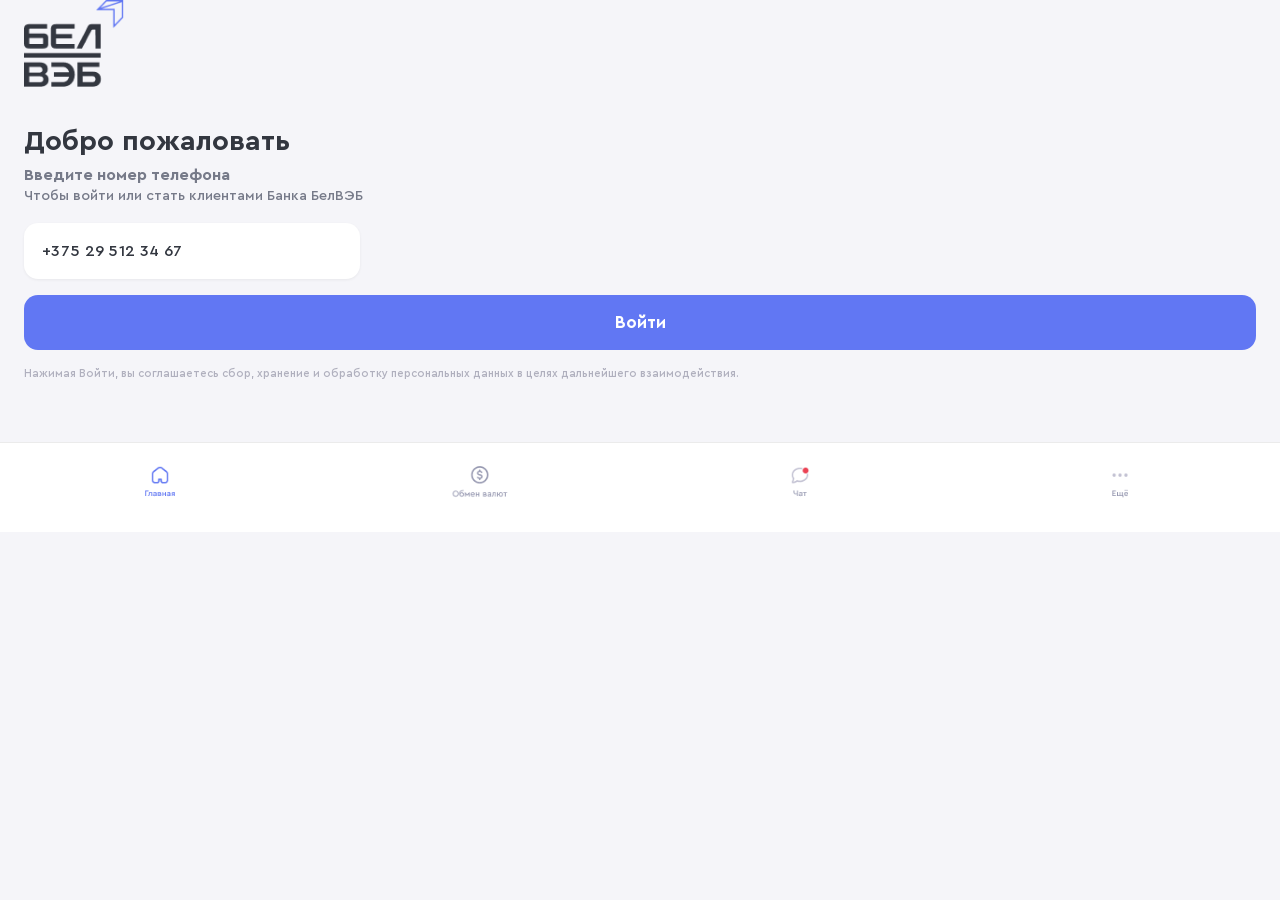
==== commit b390c0f1: "Remove phone frame, status bar, status icons — full screen for mobile testing" ====
--- a/legacy/index.html
+++ b/legacy/index.html
@@ -40,38 +40,17 @@
 
     body {
       font-family: 'Cera Pro', sans-serif;
-      background: #f0f0f5;
-      display: flex;
-      justify-content: center;
-      align-items: center;
+      background: #F5F5F9;
+      margin: 0;
+      padding: 0;
+    }
+
+    .phone-frame {
+      width: 100%;
       min-height: 100svh;
-    }
-
-    .phone-frame {
-      width: 375px;
-      height: 812px;
       background: #F5F5F9;
-      border-radius: 44px;
       overflow: hidden;
       position: relative;
-      box-shadow: 0 40px 80px rgba(0,0,0,0.25), 0 0 0 1px rgba(0,0,0,0.08);
-    }
-
-    @media (max-width: 430px) {
-      body { padding: 0; }
-      .phone-frame {
-        width: 100%;
-        height: 100svh;
-        border-radius: 0;
-        box-shadow: none;
-      }
-    }
-
-    @media (min-width: 431px) and (max-width: 900px) {
-      .phone-frame {
-        width: 375px;
-        height: min(812px, 95svh);
-      }
     }
 
     /* Status bar */
@@ -1496,28 +1475,6 @@
 <div class="phone-frame">
 
   <!-- Status Bar -->
-  <div class="status-bar">
-    <div class="status-time">9:41</div>
-    <div class="status-icons">
-      <svg width="17" height="12" viewBox="0 0 17 12">
-        <rect x="0" y="7" width="3" height="5" rx="0.5"/>
-        <rect x="4.5" y="5" width="3" height="7" rx="0.5"/>
-        <rect x="9" y="2.5" width="3" height="9.5" rx="0.5"/>
-        <rect x="13.5" y="0" width="3" height="12" rx="0.5"/>
-      </svg>
-      <svg width="16" height="12" viewBox="0 0 16 12">
-        <path d="M8 9.5a1.5 1.5 0 1 1 0 3 1.5 1.5 0 0 1 0-3z"/>
-        <path d="M8 6C5.8 6 3.8 6.9 2.3 8.3l1.4 1.4C4.8 8.6 6.3 8 8 8s3.2.6 4.3 1.7l1.4-1.4C12.2 6.9 10.2 6 8 6z"/>
-        <path d="M8 2C4.7 2 1.7 3.3 0 5.5l1.5 1.5C3 5.3 5.4 4 8 4s5 1.3 6.5 3l1.5-1.5C14.3 3.3 11.3 2 8 2z"/>
-      </svg>
-      <svg width="25" height="12" viewBox="0 0 25 12">
-        <rect x="0" y="1" width="21" height="10" rx="2.5" stroke="#000" stroke-width="1" fill="none"/>
-        <rect x="22" y="3.5" width="2" height="5" rx="1" fill="#000"/>
-        <rect x="1.5" y="2.5" width="17" height="7" rx="1.5" fill="#000"/>
-      </svg>
-    </div>
-  </div>
-
   <!-- ── Screen 1: Auth ── -->
   <div class="screen" id="screenAuth">
     <div class="content">
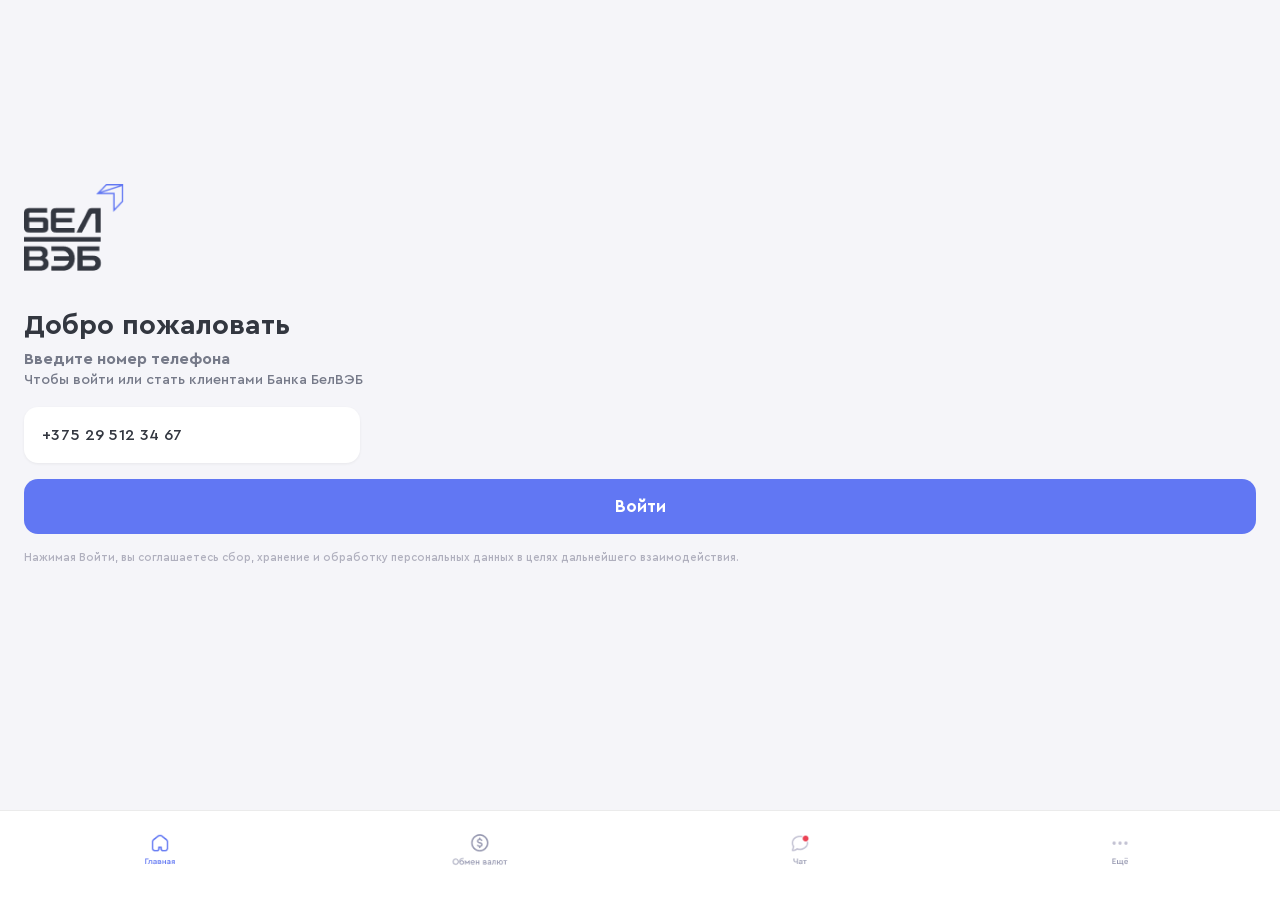
==== commit 6b3c9284: "Fix scroll on all screens: MSI, confirm, and iOS touch scrolling" ====
--- a/legacy/index.html
+++ b/legacy/index.html
@@ -47,7 +47,7 @@
 
     .phone-frame {
       width: 100%;
-      min-height: 100svh;
+      height: 100svh;
       background: #F5F5F9;
       overflow: hidden;
       position: relative;
@@ -79,9 +79,11 @@
 
     /* ─── SCREEN BASE ─── */
     .screen {
-      height: calc(100% - 44px);
+      height: 100%;
       display: flex;
       flex-direction: column;
+      overflow-y: auto;
+      -webkit-overflow-scrolling: touch;
     }
 
     .screen.hidden { display: none; }
@@ -1943,7 +1945,7 @@
     </div>
 
     <!-- Content -->
-    <div style="flex:1;display:flex;flex-direction:column;padding:16px 24px 24px;gap:20px;">
+    <div style="flex:1;display:flex;flex-direction:column;padding:16px 24px 24px;gap:20px;overflow-y:auto;-webkit-overflow-scrolling:touch;">
 
       <!-- Icon -->
       <div style="display:flex;justify-content:center;padding:32px 0 24px;">
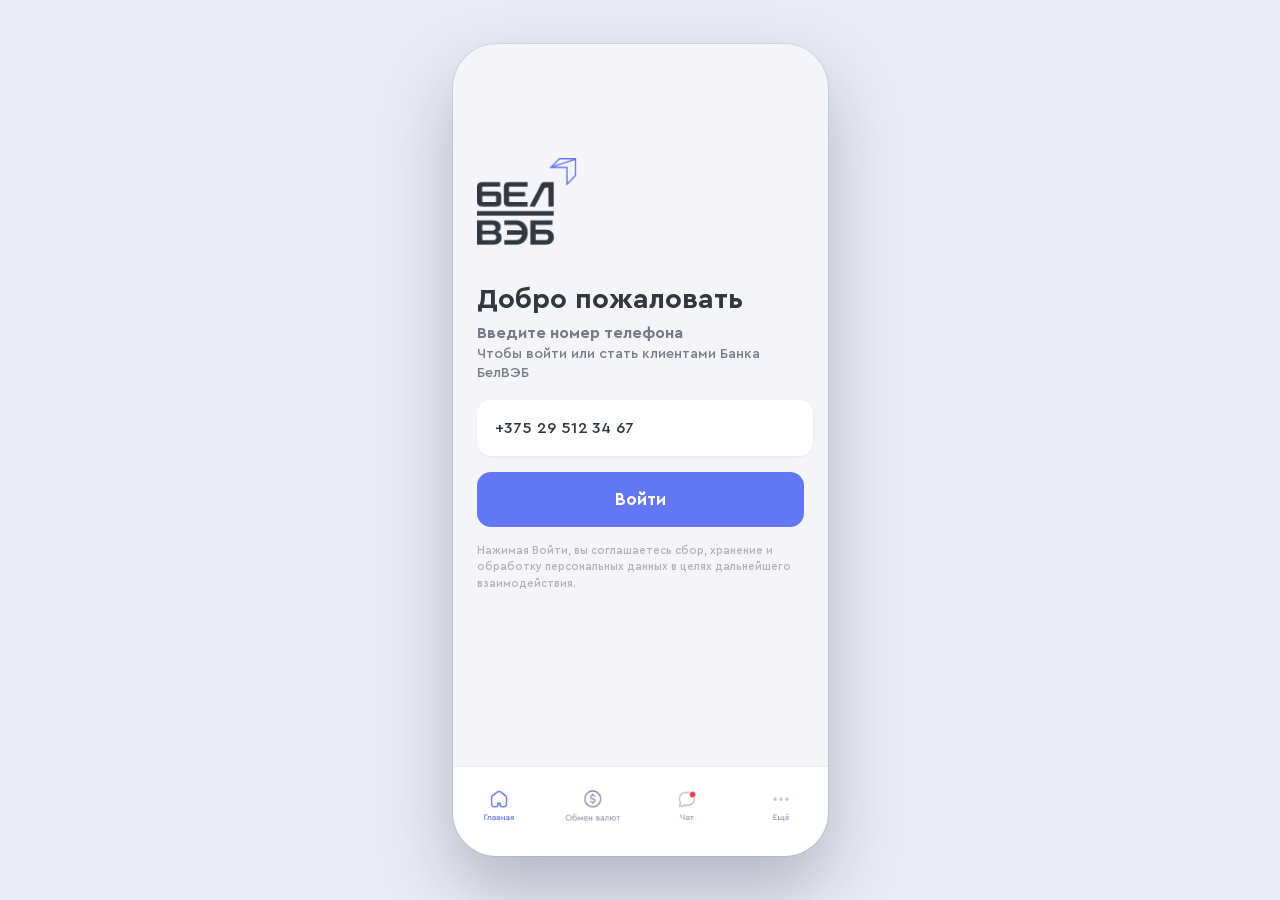
==== commit d27b5f6b: "Desktop: phone frame mockup; mobile: full screen" ====
--- a/legacy/index.html
+++ b/legacy/index.html
@@ -3,6 +3,8 @@
 <head>
   <meta charset="UTF-8">
   <meta name="viewport" content="width=device-width, initial-scale=1.0, maximum-scale=1.0, user-scalable=no">
+  <meta http-equiv="Cache-Control" content="no-cache, no-store, must-revalidate">
+  <meta http-equiv="Pragma" content="no-cache">
   <title>БелВЭБ — Авторизация</title>
   <style>
     @font-face {
@@ -51,6 +53,24 @@
       background: #F5F5F9;
       overflow: hidden;
       position: relative;
+    }
+
+    @media (min-width: 431px) {
+      body {
+        background: #e9ecf5;
+        display: flex;
+        justify-content: center;
+        align-items: center;
+        min-height: 100svh;
+        padding: 24px;
+        box-sizing: border-box;
+      }
+      .phone-frame {
+        width: 375px;
+        height: min(812px, 95svh);
+        border-radius: 44px;
+        box-shadow: 0 34px 70px rgba(19, 23, 51, 0.25), 0 0 0 1px rgba(20, 25, 50, 0.08);
+      }
     }
 
     /* Status bar */
@@ -1476,7 +1496,6 @@
 <body>
 <div class="phone-frame">
 
-  <!-- Status Bar -->
   <!-- ── Screen 1: Auth ── -->
   <div class="screen" id="screenAuth">
     <div class="content">
